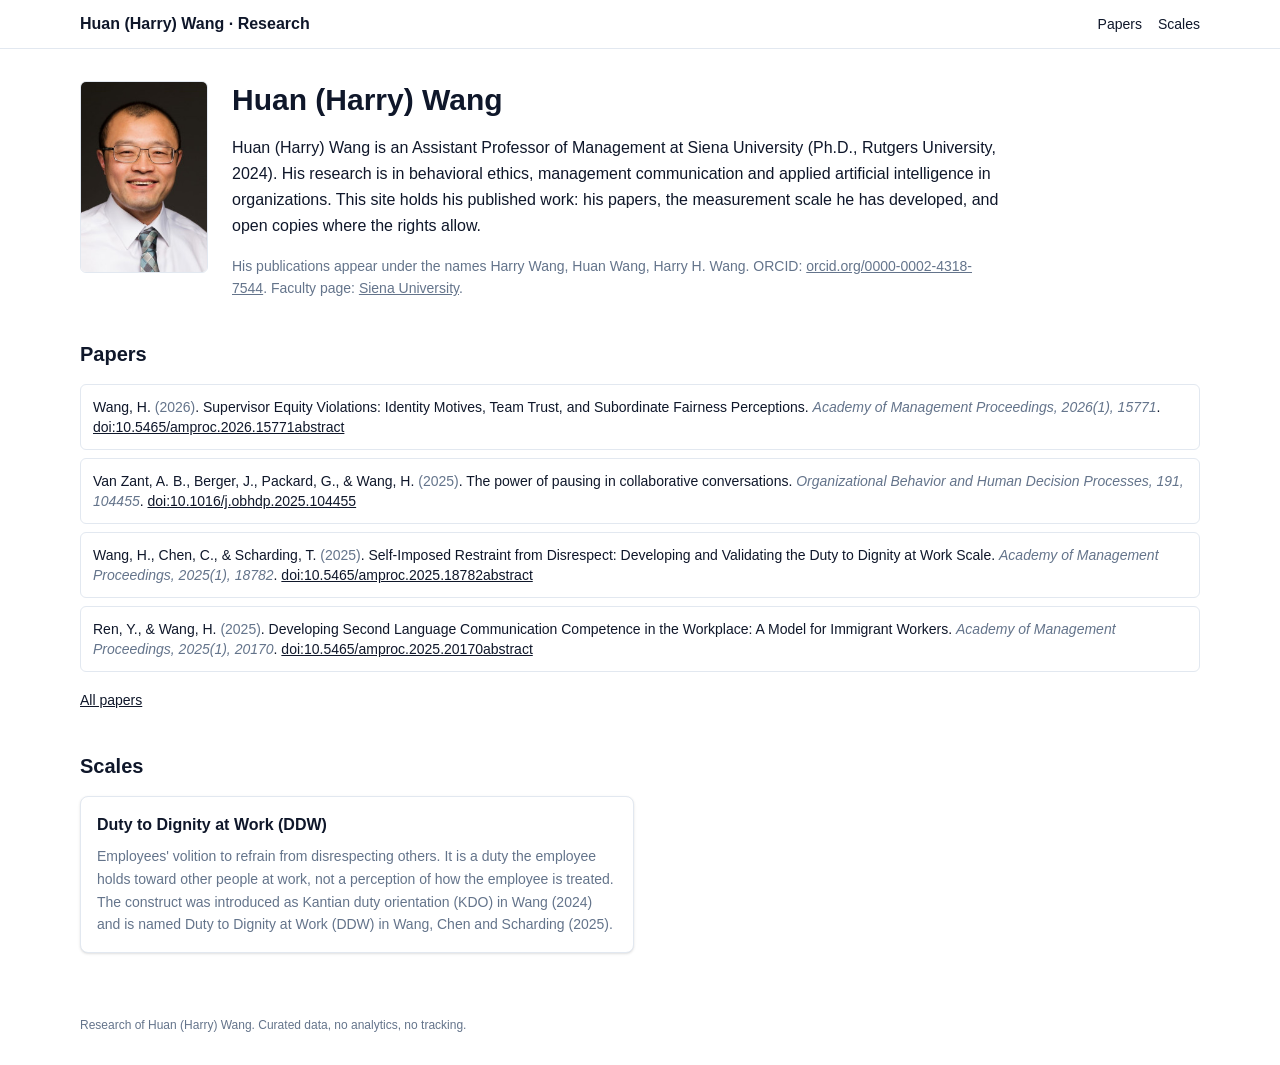
==== index.html @ 28f75e99 "Deploy 55c05fc 2026-11-16T10:01Z" ====
<!DOCTYPE html><html lang="en"><head><meta charset="utf-8"><meta name="viewport" content="width=device-width, initial-scale=1"><title>Huan (Harry) Wang · Research</title><meta name="description" content="Research of Huan (Harry) Wang, Siena University: measurement scales, papers and open copies."><link rel="canonical" href="https://research.harryhwang.com/"><link rel="icon" href="/favicon.svg"><script type="application/ld+json">{"@context":"https://schema.org","@type":"Person","name":"Huan (Harry) Wang","alternateName":["Harry Wang","Huan Wang","Harry H. Wang"],"jobTitle":"Assistant Professor of Management","affiliation":{"@type":"CollegeOrUniversity","name":"Siena University"},"knowsAbout":["Behavioral ethics","Management communication","Applied artificial intelligence in organizations"],"url":"https://research.harryhwang.com/","image":"https://research.harryhwang.com/images/huan-harry-wang.jpg","sameAs":["https://orcid.org/0000-0002-4318-7544","https://www.siena.edu/faculty-and-staff/person/harry-wang/"]}</script><link rel="stylesheet" href="/_astro/Base.BPBjBVwl.css"></head><body class="min-h-screen bg-bg text-fg antialiased"><header class="border-b border-border bg-bg/80 backdrop-blur sticky top-0 z-30"><div class="mx-auto flex max-w-6xl flex-wrap items-center justify-between gap-x-6 gap-y-1 px-4 py-3"><a href="/" class="font-semibold text-fg">Huan (Harry) Wang · Research</a><nav class="flex flex-wrap gap-x-4 gap-y-1 text-sm"><a class="text-muted-fg hover:text-fg" href="/papers/">Papers</a><a class="text-muted-fg hover:text-fg" href="/#scales">Scales</a></nav></div></header><main class="mx-auto max-w-6xl px-4 py-8"><div class="space-y-10"><section class="flex flex-col gap-6 sm:flex-row sm:items-start"><img src="/images/huan-harry-wang.jpg" alt="Portrait of Huan (Harry) Wang" width="205" height="308" class="h-48 w-32 shrink-0 rounded-md border border-border object-cover"><div class="space-y-4"><h1 class="text-3xl font-bold leading-tight">Huan (Harry) Wang</h1><p class="max-w-3xl text-base leading-relaxed">Huan (Harry) Wang is an Assistant Professor of Management at Siena University (Ph.D., Rutgers University, 2024). His research is in behavioral ethics, management communication and applied artificial intelligence in organizations. This site holds his published work: his papers, the measurement scale he has developed, and open copies where the rights allow.</p><p class="max-w-3xl text-sm leading-relaxed text-muted-fg">His publications appear under the names Harry Wang, Huan Wang, Harry H. Wang. ORCID: <a href="https://orcid.org/0000-0002-4318-7544" class="underline" rel="me noopener">orcid.org/0000-0002-4318-7544</a>. Faculty page: <a href="https://www.siena.edu/faculty-and-staff/person/harry-wang/" class="underline" rel="me noopener">Siena University</a>.</p></div></section><section class="space-y-4"><h2 class="text-xl font-semibold">Papers</h2><ul class="space-y-2"><li class="rounded-md border border-border bg-bg p-3 text-sm"><span class="font-medium">Wang, H.</span> <span class="text-muted-fg">(2026)</span>. Supervisor Equity Violations: Identity Motives, Team Trust, and Subordinate Fairness Perceptions. <em class="text-muted-fg">Academy of Management Proceedings, 2026(1), 15771</em>. <a href="https://doi.org/10.5465/amproc.2026.15771abstract" class="underline" rel="noopener">doi:10.5465/amproc.2026.15771abstract</a></li><li class="rounded-md border border-border bg-bg p-3 text-sm"><span class="font-medium">Van Zant, A. B., Berger, J., Packard, G., &amp; Wang, H.</span> <span class="text-muted-fg">(2025)</span>. The power of pausing in collaborative conversations. <em class="text-muted-fg">Organizational Behavior and Human Decision Processes, 191, 104455</em>. <a href="https://doi.org/10.1016/j.obhdp.2025.104455" class="underline" rel="noopener">doi:10.1016/j.obhdp.2025.104455</a></li><li class="rounded-md border border-border bg-bg p-3 text-sm"><span class="font-medium">Wang, H., Chen, C., &amp; Scharding, T.</span> <span class="text-muted-fg">(2025)</span>. Self-Imposed Restraint from Disrespect: Developing and Validating the Duty to Dignity at Work Scale. <em class="text-muted-fg">Academy of Management Proceedings, 2025(1), 18782</em>. <a href="https://doi.org/10.5465/amproc.2025.18782abstract" class="underline" rel="noopener">doi:10.5465/amproc.2025.18782abstract</a></li><li class="rounded-md border border-border bg-bg p-3 text-sm"><span class="font-medium">Ren, Y., &amp; Wang, H.</span> <span class="text-muted-fg">(2025)</span>. Developing Second Language Communication Competence in the Workplace: A Model for Immigrant Workers. <em class="text-muted-fg">Academy of Management Proceedings, 2025(1), 20170</em>. <a href="https://doi.org/10.5465/amproc.2025.20170abstract" class="underline" rel="noopener">doi:10.5465/amproc.2025.20170abstract</a></li></ul><a href="/papers/" class="text-sm underline">All papers</a></section><section id="scales" class="space-y-4"><h2 class="text-xl font-semibold">Scales</h2><div class="grid gap-3 sm:grid-cols-2"><a href="/scales/duty-to-dignity-at-work" class="block"><div class="rounded-lg border border-border bg-bg p-4 shadow-sm transition hover:shadow-md h-full"><h3 class="text-base font-semibold">Duty to Dignity at Work (DDW)</h3><p class="mt-2 text-sm leading-relaxed text-muted-fg">Employees&#39; volition to refrain from disrespecting others. It is a duty the employee holds toward other people at work, not a perception of how the employee is treated. The construct was introduced as Kantian duty orientation (KDO) in Wang (2024) and is named Duty to Dignity at Work (DDW) in Wang, Chen and Scharding (2025).</p></div></a></div></section></div></main><footer class="mx-auto max-w-6xl px-4 py-8 text-xs text-muted-fg">Research of Huan (Harry) Wang. Curated data, no analytics, no tracking.</footer></body></html>
---- _astro/Base.BPBjBVwl.css ----
/*! tailwindcss v4.3.3 | MIT License | https://tailwindcss.com */
@layer properties{@supports (((-webkit-hyphens:none)) and (not (margin-trim:inline))) or ((-moz-orient:inline) and (not (color:rgb(from red r g b)))){*,:before,:after,::backdrop{--tw-space-y-reverse:0;--tw-border-style:solid;--tw-leading:initial;--tw-font-weight:initial;--tw-tracking:initial;--tw-shadow:0 0 #0000;--tw-shadow-color:initial;--tw-shadow-alpha:100%;--tw-inset-shadow:0 0 #0000;--tw-inset-shadow-color:initial;--tw-inset-shadow-alpha:100%;--tw-ring-color:initial;--tw-ring-shadow:0 0 #0000;--tw-inset-ring-color:initial;--tw-inset-ring-shadow:0 0 #0000;--tw-ring-inset:initial;--tw-ring-offset-width:0px;--tw-ring-offset-color:#fff;--tw-ring-offset-shadow:0 0 #0000;--tw-blur:initial;--tw-brightness:initial;--tw-contrast:initial;--tw-grayscale:initial;--tw-hue-rotate:initial;--tw-invert:initial;--tw-opacity:initial;--tw-saturate:initial;--tw-sepia:initial;--tw-drop-shadow:initial;--tw-drop-shadow-color:initial;--tw-drop-shadow-alpha:100%;--tw-drop-shadow-size:initial;--tw-backdrop-blur:initial;--tw-backdrop-brightness:initial;--tw-backdrop-contrast:initial;--tw-backdrop-grayscale:initial;--tw-backdrop-hue-rotate:initial;--tw-backdrop-invert:initial;--tw-backdrop-opacity:initial;--tw-backdrop-saturate:initial;--tw-backdrop-sepia:initial}}}@layer theme{:root,:host{--font-sans:-apple-system, BlinkMacSystemFont, "Segoe UI", Roboto, "Helvetica Neue", "Noto Sans", Arial, sans-serif, "Apple Color Emoji", "Segoe UI Emoji", "Segoe UI Symbol", "Noto Color Emoji";--font-mono:ui-monospace, SFMono-Regular, Menlo, Monaco, Consolas, "Liberation Mono", "Courier New", monospace;--color-orange-50:oklch(98% .016 73.684);--color-orange-700:oklch(55.3% .195 38.402);--color-amber-50:oklch(98.7% .022 95.277);--color-amber-200:oklch(92.4% .12 95.746);--color-amber-700:oklch(55.5% .163 48.998);--color-emerald-50:oklch(97.9% .021 166.113);--color-emerald-200:oklch(90.5% .093 164.15);--color-emerald-700:oklch(50.8% .118 165.612);--color-teal-50:oklch(98.4% .014 180.72);--color-teal-700:oklch(51.1% .096 186.391);--color-sky-50:oklch(97.7% .013 236.62);--color-sky-700:oklch(50% .134 242.749);--color-blue-50:oklch(97% .014 254.604);--color-blue-700:oklch(48.8% .243 264.376);--color-violet-50:oklch(96.9% .016 293.756);--color-violet-700:oklch(49.1% .27 292.581);--color-fuchsia-50:oklch(97.7% .017 320.058);--color-fuchsia-700:oklch(51.8% .253 323.949);--color-rose-50:oklch(96.9% .015 12.422);--color-rose-700:oklch(51.4% .222 16.935);--color-slate-100:oklch(96.8% .007 247.896);--color-slate-200:oklch(92.9% .013 255.508);--color-slate-600:oklch(44.6% .043 257.281);--spacing:.25rem;--container-3xl:48rem;--container-6xl:72rem;--text-xs:.75rem;--text-xs--line-height:calc(1 / .75);--text-sm:.875rem;--text-sm--line-height:calc(1.25 / .875);--text-base:1rem;--text-base--line-height:calc(1.5 / 1);--text-lg:1.125rem;--text-lg--line-height:calc(1.75 / 1.125);--text-xl:1.25rem;--text-xl--line-height:calc(1.75 / 1.25);--text-2xl:1.5rem;--text-2xl--line-height:calc(2 / 1.5);--text-3xl:1.875rem;--text-3xl--line-height:calc(2.25 / 1.875);--font-weight-medium:500;--font-weight-semibold:600;--font-weight-bold:700;--tracking-wide:.025em;--leading-tight:1.25;--leading-snug:1.375;--leading-relaxed:1.625;--radius-md:.375rem;--radius-lg:.5rem;--default-transition-duration:.15s;--default-transition-timing-function:cubic-bezier(.4, 0, .2, 1);--default-font-family:var(--font-sans);--default-mono-font-family:var(--font-mono);--color-border:#e2e8f0;--color-bg:#fff;--color-muted:#f1f5f9;--color-muted-fg:#64748b;--color-fg:#0f172a;--color-accent:#2563eb;--color-verdict-grounded:#1a9948;--color-verdict-grounded-bg:#dbfae6;--color-verdict-surface:#c47f08;--color-verdict-surface-bg:#fef4cd;--color-verdict-contested:#c52020;--color-verdict-contested-bg:#fde3e3}}@layer base{*,:after,:before,::backdrop{box-sizing:border-box;border:0 solid;margin:0;padding:0}::file-selector-button{box-sizing:border-box;border:0 solid;margin:0;padding:0}html,:host{-webkit-text-size-adjust:100%;tab-size:4;line-height:1.5;font-family:var(--default-font-family,-apple-system, BlinkMacSystemFont, "Segoe UI", Roboto, "Helvetica Neue", "Noto Sans", Arial, sans-serif, "Apple Color Emoji", "Segoe UI Emoji", "Segoe UI Symbol", "Noto Color Emoji");font-feature-settings:var(--default-font-feature-settings,normal);font-variation-settings:var(--default-font-variation-settings,normal);-webkit-tap-highlight-color:transparent}hr{height:0;color:inherit;border-top-width:1px}abbr:where([title]){text-decoration:underline dotted}h1,h2,h3,h4,h5,h6{font-size:inherit;font-weight:inherit}a{color:inherit;-webkit-text-decoration:inherit;-webkit-text-decoration:inherit;-webkit-text-decoration:inherit;text-decoration:inherit}b,strong{font-weight:bolder}code,kbd,samp,pre{font-family:var(--default-mono-font-family,ui-monospace, SFMono-Regular, Menlo, Monaco, Consolas, "Liberation Mono", "Courier New", monospace);font-feature-settings:var(--default-mono-font-feature-settings,normal);font-variation-settings:var(--default-mono-font-variation-settings,normal);font-size:1em}small{font-size:80%}sub,sup{vertical-align:baseline;font-size:75%;line-height:0;position:relative}sub{bottom:-.25em}sup{top:-.5em}table{text-indent:0;border-color:inherit;border-collapse:collapse}:-moz-focusring:where(:not(iframe)){outline:auto}progress{vertical-align:baseline}summary{display:list-item}ol,ul,menu{list-style:none}img,svg,video,canvas,audio,iframe,embed,object{vertical-align:middle;display:block}img,video{max-width:100%;height:auto}button,input,select,optgroup,textarea{font:inherit;font-feature-settings:inherit;font-variation-settings:inherit;letter-spacing:inherit;color:inherit;opacity:1;background-color:#0000;border-radius:0}::file-selector-button{font:inherit;font-feature-settings:inherit;font-variation-settings:inherit;letter-spacing:inherit;color:inherit;opacity:1;background-color:#0000;border-radius:0}:where(select:is([multiple],[size])) optgroup{font-weight:bolder}:where(select:is([multiple],[size])) optgroup option{padding-inline-start:20px}::file-selector-button{margin-inline-end:4px}::placeholder{opacity:1}@supports (not ((-webkit-appearance:-apple-pay-button))) or (contain-intrinsic-size:1px){::placeholder{color:currentColor}@supports (color:color-mix(in lab, red, red)){::placeholder{color:color-mix(in oklab, currentcolor 50%, transparent)}}}textarea{resize:vertical}::-webkit-search-decoration{-webkit-appearance:none}::-webkit-date-and-time-value{min-height:1lh;text-align:inherit}::-webkit-datetime-edit{display:inline-flex}::-webkit-datetime-edit-fields-wrapper{padding:0}::-webkit-datetime-edit{padding-block:0}::-webkit-datetime-edit-year-field{padding-block:0}::-webkit-datetime-edit-month-field{padding-block:0}::-webkit-datetime-edit-day-field{padding-block:0}::-webkit-datetime-edit-hour-field{padding-block:0}::-webkit-datetime-edit-minute-field{padding-block:0}::-webkit-datetime-edit-second-field{padding-block:0}::-webkit-datetime-edit-millisecond-field{padding-block:0}::-webkit-datetime-edit-meridiem-field{padding-block:0}::-webkit-calendar-picker-indicator{line-height:1}:-moz-ui-invalid{box-shadow:none}button,input:where([type=button],[type=reset],[type=submit]){appearance:button}::file-selector-button{appearance:button}::-webkit-inner-spin-button{height:auto}::-webkit-outer-spin-button{height:auto}[hidden]:where(:not([hidden=until-found])){display:none!important}}@layer components;@layer utilities{.invisible{visibility:hidden}.visible{visibility:visible}.fixed{position:fixed}.relative{position:relative}.static{position:static}.sticky{position:sticky}.top-0{top:0}.isolate{isolation:isolate}.z-30{z-index:30}.mx-auto{margin-inline:auto}.mt-1{margin-top:var(--spacing)}.mt-2{margin-top:calc(var(--spacing) * 2)}.mt-3{margin-top:calc(var(--spacing) * 3)}.mr-1{margin-right:var(--spacing)}.mb-1{margin-bottom:var(--spacing)}.mb-2{margin-bottom:calc(var(--spacing) * 2)}.ml-1{margin-left:var(--spacing)}.ml-auto{margin-left:auto}.line-clamp-3{-webkit-line-clamp:3;-webkit-box-orient:vertical;display:-webkit-box;overflow:hidden}.block{display:block}.flex{display:flex}.grid{display:grid}.hidden{display:none}.inline-flex{display:inline-flex}.table{display:table}.h-48{height:calc(var(--spacing) * 48)}.h-full{height:100%}.min-h-screen{min-height:100vh}.w-32{width:calc(var(--spacing) * 32)}.w-full{width:100%}.max-w-3xl{max-width:var(--container-3xl)}.max-w-6xl{max-width:var(--container-6xl)}.shrink-0{flex-shrink:0}.border-collapse{border-collapse:collapse}.list-decimal{list-style-type:decimal}.list-disc{list-style-type:disc}.flex-col{flex-direction:column}.flex-wrap{flex-wrap:wrap}.items-center{align-items:center}.items-start{align-items:flex-start}.justify-between{justify-content:space-between}.gap-1{gap:var(--spacing)}.gap-1\.5{gap:calc(var(--spacing) * 1.5)}.gap-2{gap:calc(var(--spacing) * 2)}.gap-3{gap:calc(var(--spacing) * 3)}.gap-6{gap:calc(var(--spacing) * 6)}:where(.space-y-1>:not(:last-child)){--tw-space-y-reverse:0;margin-block-start:calc(var(--spacing) * var(--tw-space-y-reverse));margin-block-end:calc(var(--spacing) * calc(1 - var(--tw-space-y-reverse)))}:where(.space-y-2>:not(:last-child)){--tw-space-y-reverse:0;margin-block-start:calc(calc(var(--spacing) * 2) * var(--tw-space-y-reverse));margin-block-end:calc(calc(var(--spacing) * 2) * calc(1 - var(--tw-space-y-reverse)))}:where(.space-y-3>:not(:last-child)){--tw-space-y-reverse:0;margin-block-start:calc(calc(var(--spacing) * 3) * var(--tw-space-y-reverse));margin-block-end:calc(calc(var(--spacing) * 3) * calc(1 - var(--tw-space-y-reverse)))}:where(.space-y-4>:not(:last-child)){--tw-space-y-reverse:0;margin-block-start:calc(calc(var(--spacing) * 4) * var(--tw-space-y-reverse));margin-block-end:calc(calc(var(--spacing) * 4) * calc(1 - var(--tw-space-y-reverse)))}:where(.space-y-6>:not(:last-child)){--tw-space-y-reverse:0;margin-block-start:calc(calc(var(--spacing) * 6) * var(--tw-space-y-reverse));margin-block-end:calc(calc(var(--spacing) * 6) * calc(1 - var(--tw-space-y-reverse)))}:where(.space-y-8>:not(:last-child)){--tw-space-y-reverse:0;margin-block-start:calc(calc(var(--spacing) * 8) * var(--tw-space-y-reverse));margin-block-end:calc(calc(var(--spacing) * 8) * calc(1 - var(--tw-space-y-reverse)))}:where(.space-y-10>:not(:last-child)){--tw-space-y-reverse:0;margin-block-start:calc(calc(var(--spacing) * 10) * var(--tw-space-y-reverse));margin-block-end:calc(calc(var(--spacing) * 10) * calc(1 - var(--tw-space-y-reverse)))}.gap-x-4{column-gap:calc(var(--spacing) * 4)}.gap-x-6{column-gap:calc(var(--spacing) * 6)}.gap-y-1{row-gap:var(--spacing)}.overflow-x-auto{overflow-x:auto}.rounded-lg{border-radius:var(--radius-lg)}.rounded-md{border-radius:var(--radius-md)}.border{border-style:var(--tw-border-style);border-width:1px}.border-b{border-bottom-style:var(--tw-border-style);border-bottom-width:1px}.border-amber-200{border-color:var(--color-amber-200)}.border-border{border-color:var(--color-border)}.border-border\/60{border-color:#e2e8f099}@supports (color:color-mix(in lab, red, red)){.border-border\/60{border-color:color-mix(in oklab, var(--color-border) 60%, transparent)}}.bg-amber-50{background-color:var(--color-amber-50)}.bg-amber-50\/40{background-color:#fffbeb66}@supports (color:color-mix(in lab, red, red)){.bg-amber-50\/40{background-color:color-mix(in oklab, var(--color-amber-50) 40%, transparent)}}.bg-bg{background-color:var(--color-bg)}.bg-bg\/80{background-color:#fffc}@supports (color:color-mix(in lab, red, red)){.bg-bg\/80{background-color:color-mix(in oklab, var(--color-bg) 80%, transparent)}}.bg-blue-50{background-color:var(--color-blue-50)}.bg-emerald-50{background-color:var(--color-emerald-50)}.bg-fg{background-color:var(--color-fg)}.bg-fuchsia-50{background-color:var(--color-fuchsia-50)}.bg-muted{background-color:var(--color-muted)}.bg-orange-50{background-color:var(--color-orange-50)}.bg-rose-50{background-color:var(--color-rose-50)}.bg-sky-50{background-color:var(--color-sky-50)}.bg-slate-100{background-color:var(--color-slate-100)}.bg-teal-50{background-color:var(--color-teal-50)}.bg-verdict-contested-bg{background-color:var(--color-verdict-contested-bg)}.bg-verdict-grounded-bg{background-color:var(--color-verdict-grounded-bg)}.bg-verdict-surface-bg{background-color:var(--color-verdict-surface-bg)}.bg-violet-50{background-color:var(--color-violet-50)}.object-cover{object-fit:cover}.p-3{padding:calc(var(--spacing) * 3)}.p-4{padding:calc(var(--spacing) * 4)}.px-2{padding-inline:calc(var(--spacing) * 2)}.px-3{padding-inline:calc(var(--spacing) * 3)}.px-4{padding-inline:calc(var(--spacing) * 4)}.py-0\.5{padding-block:calc(var(--spacing) * .5)}.py-1{padding-block:var(--spacing)}.py-2{padding-block:calc(var(--spacing) * 2)}.py-3{padding-block:calc(var(--spacing) * 3)}.py-8{padding-block:calc(var(--spacing) * 8)}.pr-3{padding-right:calc(var(--spacing) * 3)}.pl-5{padding-left:calc(var(--spacing) * 5)}.text-left{text-align:left}.font-mono{font-family:var(--font-mono)}.text-2xl{font-size:var(--text-2xl);line-height:var(--tw-leading,var(--text-2xl--line-height))}.text-3xl{font-size:var(--text-3xl);line-height:var(--tw-leading,var(--text-3xl--line-height))}.text-base{font-size:var(--text-base);line-height:var(--tw-leading,var(--text-base--line-height))}.text-lg{font-size:var(--text-lg);line-height:var(--tw-leading,var(--text-lg--line-height))}.text-sm{font-size:var(--text-sm);line-height:var(--tw-leading,var(--text-sm--line-height))}.text-xl{font-size:var(--text-xl);line-height:var(--tw-leading,var(--text-xl--line-height))}.text-xs{font-size:var(--text-xs);line-height:var(--tw-leading,var(--text-xs--line-height))}.leading-relaxed{--tw-leading:var(--leading-relaxed);line-height:var(--leading-relaxed)}.leading-snug{--tw-leading:var(--leading-snug);line-height:var(--leading-snug)}.leading-tight{--tw-leading:var(--leading-tight);line-height:var(--leading-tight)}.font-bold{--tw-font-weight:var(--font-weight-bold);font-weight:var(--font-weight-bold)}.font-medium{--tw-font-weight:var(--font-weight-medium);font-weight:var(--font-weight-medium)}.font-semibold{--tw-font-weight:var(--font-weight-semibold);font-weight:var(--font-weight-semibold)}.tracking-wide{--tw-tracking:var(--tracking-wide);letter-spacing:var(--tracking-wide)}.text-amber-700{color:var(--color-amber-700)}.text-bg{color:var(--color-bg)}.text-blue-700{color:var(--color-blue-700)}.text-emerald-700{color:var(--color-emerald-700)}.text-fg{color:var(--color-fg)}.text-fuchsia-700{color:var(--color-fuchsia-700)}.text-muted-fg{color:var(--color-muted-fg)}.text-orange-700{color:var(--color-orange-700)}.text-rose-700{color:var(--color-rose-700)}.text-sky-700{color:var(--color-sky-700)}.text-slate-600{color:var(--color-slate-600)}.text-teal-700{color:var(--color-teal-700)}.text-verdict-contested{color:var(--color-verdict-contested)}.text-verdict-grounded{color:var(--color-verdict-grounded)}.text-verdict-surface{color:var(--color-verdict-surface)}.text-violet-700{color:var(--color-violet-700)}.uppercase{text-transform:uppercase}.underline{text-decoration-line:underline}.antialiased{-webkit-font-smoothing:antialiased;-moz-osx-font-smoothing:grayscale}.shadow,.shadow-sm{--tw-shadow:0 1px 3px 0 var(--tw-shadow-color,#0000001a), 0 1px 2px -1px var(--tw-shadow-color,#0000001a);box-shadow:var(--tw-inset-shadow), var(--tw-inset-ring-shadow), var(--tw-ring-offset-shadow), var(--tw-ring-shadow), var(--tw-shadow)}.ring-1{--tw-ring-shadow:var(--tw-ring-inset,) 0 0 0 calc(1px + var(--tw-ring-offset-width)) var(--tw-ring-color,currentcolor);box-shadow:var(--tw-inset-shadow), var(--tw-inset-ring-shadow), var(--tw-ring-offset-shadow), var(--tw-ring-shadow), var(--tw-shadow)}.ring-amber-200{--tw-ring-color:var(--color-amber-200)}.ring-border{--tw-ring-color:var(--color-border)}.ring-emerald-200{--tw-ring-color:var(--color-emerald-200)}.ring-slate-200{--tw-ring-color:var(--color-slate-200)}.filter{filter:var(--tw-blur,) var(--tw-brightness,) var(--tw-contrast,) var(--tw-grayscale,) var(--tw-hue-rotate,) var(--tw-invert,) var(--tw-saturate,) var(--tw-sepia,) var(--tw-drop-shadow,)}.backdrop-blur{--tw-backdrop-blur:blur(8px);backdrop-filter:var(--tw-backdrop-blur,) var(--tw-backdrop-brightness,) var(--tw-backdrop-contrast,) var(--tw-backdrop-grayscale,) var(--tw-backdrop-hue-rotate,) var(--tw-backdrop-invert,) var(--tw-backdrop-opacity,) var(--tw-backdrop-saturate,) var(--tw-backdrop-sepia,)}.transition{transition-property:color,background-color,border-color,outline-color,text-decoration-color,fill,stroke,--tw-gradient-from,--tw-gradient-via,--tw-gradient-to,opacity,box-shadow,transform,translate,scale,rotate,filter,backdrop-filter,display,content-visibility,overlay,pointer-events;transition-timing-function:var(--tw-ease,var(--default-transition-timing-function));transition-duration:var(--tw-duration,var(--default-transition-duration))}.\[candidate\:new\]{candidate:new}.\[sync\:import\]{sync:import}.placeholder\:text-muted-fg::placeholder{color:var(--color-muted-fg)}@media (hover:hover){.hover\:bg-muted:hover{background-color:var(--color-muted)}.hover\:bg-muted\/70:hover{background-color:#f1f5f9b3}@supports (color:color-mix(in lab, red, red)){.hover\:bg-muted\/70:hover{background-color:color-mix(in oklab, var(--color-muted) 70%, transparent)}}.hover\:text-fg:hover{color:var(--color-fg)}.hover\:opacity-90:hover{opacity:.9}.hover\:shadow-md:hover{--tw-shadow:0 4px 6px -1px var(--tw-shadow-color,#0000001a), 0 2px 4px -2px var(--tw-shadow-color,#0000001a);box-shadow:var(--tw-inset-shadow), var(--tw-inset-ring-shadow), var(--tw-ring-offset-shadow), var(--tw-ring-shadow), var(--tw-shadow)}}.focus\:ring-2:focus{--tw-ring-shadow:var(--tw-ring-inset,) 0 0 0 calc(2px + var(--tw-ring-offset-width)) var(--tw-ring-color,currentcolor);box-shadow:var(--tw-inset-shadow), var(--tw-inset-ring-shadow), var(--tw-ring-offset-shadow), var(--tw-ring-shadow), var(--tw-shadow)}.focus\:ring-accent\/40:focus{--tw-ring-color:#2563eb66}@supports (color:color-mix(in lab, red, red)){.focus\:ring-accent\/40:focus{--tw-ring-color:color-mix(in oklab, var(--color-accent) 40%, transparent)}}.focus\:outline-none:focus{--tw-outline-style:none;outline-style:none}@media (width>=40rem){.sm\:grid-cols-2{grid-template-columns:repeat(2,minmax(0,1fr))}.sm\:grid-cols-3{grid-template-columns:repeat(3,minmax(0,1fr))}.sm\:grid-cols-\[10rem_1fr\]{grid-template-columns:10rem 1fr}.sm\:flex-row{flex-direction:row}.sm\:items-start{align-items:flex-start}}@media (width>=64rem){.lg\:grid-cols-3{grid-template-columns:repeat(3,minmax(0,1fr))}}}html,body{color:#0f172a;background:#fff}a{color:inherit}.prose-landscape h1{margin-top:calc(var(--spacing) * 8);margin-bottom:calc(var(--spacing) * 3);font-size:var(--text-2xl);line-height:var(--tw-leading,var(--text-2xl--line-height));--tw-font-weight:var(--font-weight-semibold);font-weight:var(--font-weight-semibold)}.prose-landscape h2{margin-top:calc(var(--spacing) * 6);margin-bottom:calc(var(--spacing) * 2);font-size:var(--text-xl);line-height:var(--tw-leading,var(--text-xl--line-height));--tw-font-weight:var(--font-weight-semibold);font-weight:var(--font-weight-semibold)}.prose-landscape h3{margin-top:calc(var(--spacing) * 4);margin-bottom:calc(var(--spacing) * 2);font-size:var(--text-lg);line-height:var(--tw-leading,var(--text-lg--line-height));--tw-font-weight:var(--font-weight-semibold);font-weight:var(--font-weight-semibold)}.prose-landscape h4{margin-top:calc(var(--spacing) * 3);margin-bottom:var(--spacing);font-size:var(--text-base);line-height:var(--tw-leading,var(--text-base--line-height));--tw-font-weight:var(--font-weight-semibold);font-weight:var(--font-weight-semibold)}.prose-landscape p{margin-block:calc(var(--spacing) * 3);--tw-leading:var(--leading-relaxed);line-height:var(--leading-relaxed);color:var(--color-fg)}.prose-landscape ul{margin-block:calc(var(--spacing) * 3);margin-left:calc(var(--spacing) * 6);list-style-type:disc}.prose-landscape ol{margin-block:calc(var(--spacing) * 3);margin-left:calc(var(--spacing) * 6);list-style-type:decimal}.prose-landscape table{margin-block:calc(var(--spacing) * 4);border-collapse:collapse;width:100%;font-size:var(--text-sm);line-height:var(--tw-leading,var(--text-sm--line-height))}.prose-landscape th,.prose-landscape td{border-style:var(--tw-border-style);border-width:1px;border-color:var(--color-border);padding-inline:calc(var(--spacing) * 2);padding-block:var(--spacing);vertical-align:top}.prose-landscape th{background-color:var(--color-muted);text-align:left;--tw-font-weight:var(--font-weight-semibold);font-weight:var(--font-weight-semibold)}.prose-landscape code{background-color:var(--color-muted);padding-inline:var(--spacing);padding-block:calc(var(--spacing) * .5);font-size:var(--text-sm);line-height:var(--tw-leading,var(--text-sm--line-height));border-radius:.25rem}.prose-landscape strong{--tw-font-weight:var(--font-weight-semibold);font-weight:var(--font-weight-semibold)}.prose-landscape hr{margin-block:calc(var(--spacing) * 6);border-color:var(--color-border)}.prose-landscape a{text-decoration-line:underline}@property --tw-space-y-reverse{syntax:"*";inherits:false;initial-value:0}@property --tw-border-style{syntax:"*";inherits:false;initial-value:solid}@property --tw-leading{syntax:"*";inherits:false}@property --tw-font-weight{syntax:"*";inherits:false}@property --tw-tracking{syntax:"*";inherits:false}@property --tw-shadow{syntax:"*";inherits:false;initial-value:0 0 #0000}@property --tw-shadow-color{syntax:"*";inherits:false}@property --tw-shadow-alpha{syntax:"<percentage>";inherits:false;initial-value:100%}@property --tw-inset-shadow{syntax:"*";inherits:false;initial-value:0 0 #0000}@property --tw-inset-shadow-color{syntax:"*";inherits:false}@property --tw-inset-shadow-alpha{syntax:"<percentage>";inherits:false;initial-value:100%}@property --tw-ring-color{syntax:"*";inherits:false}@property --tw-ring-shadow{syntax:"*";inherits:false;initial-value:0 0 #0000}@property --tw-inset-ring-color{syntax:"*";inherits:false}@property --tw-inset-ring-shadow{syntax:"*";inherits:false;initial-value:0 0 #0000}@property --tw-ring-inset{syntax:"*";inherits:false}@property --tw-ring-offset-width{syntax:"<length>";inherits:false;initial-value:0}@property --tw-ring-offset-color{syntax:"*";inherits:false;initial-value:#fff}@property --tw-ring-offset-shadow{syntax:"*";inherits:false;initial-value:0 0 #0000}@property --tw-blur{syntax:"*";inherits:false}@property --tw-brightness{syntax:"*";inherits:false}@property --tw-contrast{syntax:"*";inherits:false}@property --tw-grayscale{syntax:"*";inherits:false}@property --tw-hue-rotate{syntax:"*";inherits:false}@property --tw-invert{syntax:"*";inherits:false}@property --tw-opacity{syntax:"*";inherits:false}@property --tw-saturate{syntax:"*";inherits:false}@property --tw-sepia{syntax:"*";inherits:false}@property --tw-drop-shadow{syntax:"*";inherits:false}@property --tw-drop-shadow-color{syntax:"*";inherits:false}@property --tw-drop-shadow-alpha{syntax:"<percentage>";inherits:false;initial-value:100%}@property --tw-drop-shadow-size{syntax:"*";inherits:false}@property --tw-backdrop-blur{syntax:"*";inherits:false}@property --tw-backdrop-brightness{syntax:"*";inherits:false}@property --tw-backdrop-contrast{syntax:"*";inherits:false}@property --tw-backdrop-grayscale{syntax:"*";inherits:false}@property --tw-backdrop-hue-rotate{syntax:"*";inherits:false}@property --tw-backdrop-invert{syntax:"*";inherits:false}@property --tw-backdrop-opacity{syntax:"*";inherits:false}@property --tw-backdrop-saturate{syntax:"*";inherits:false}@property --tw-backdrop-sepia{syntax:"*";inherits:false}
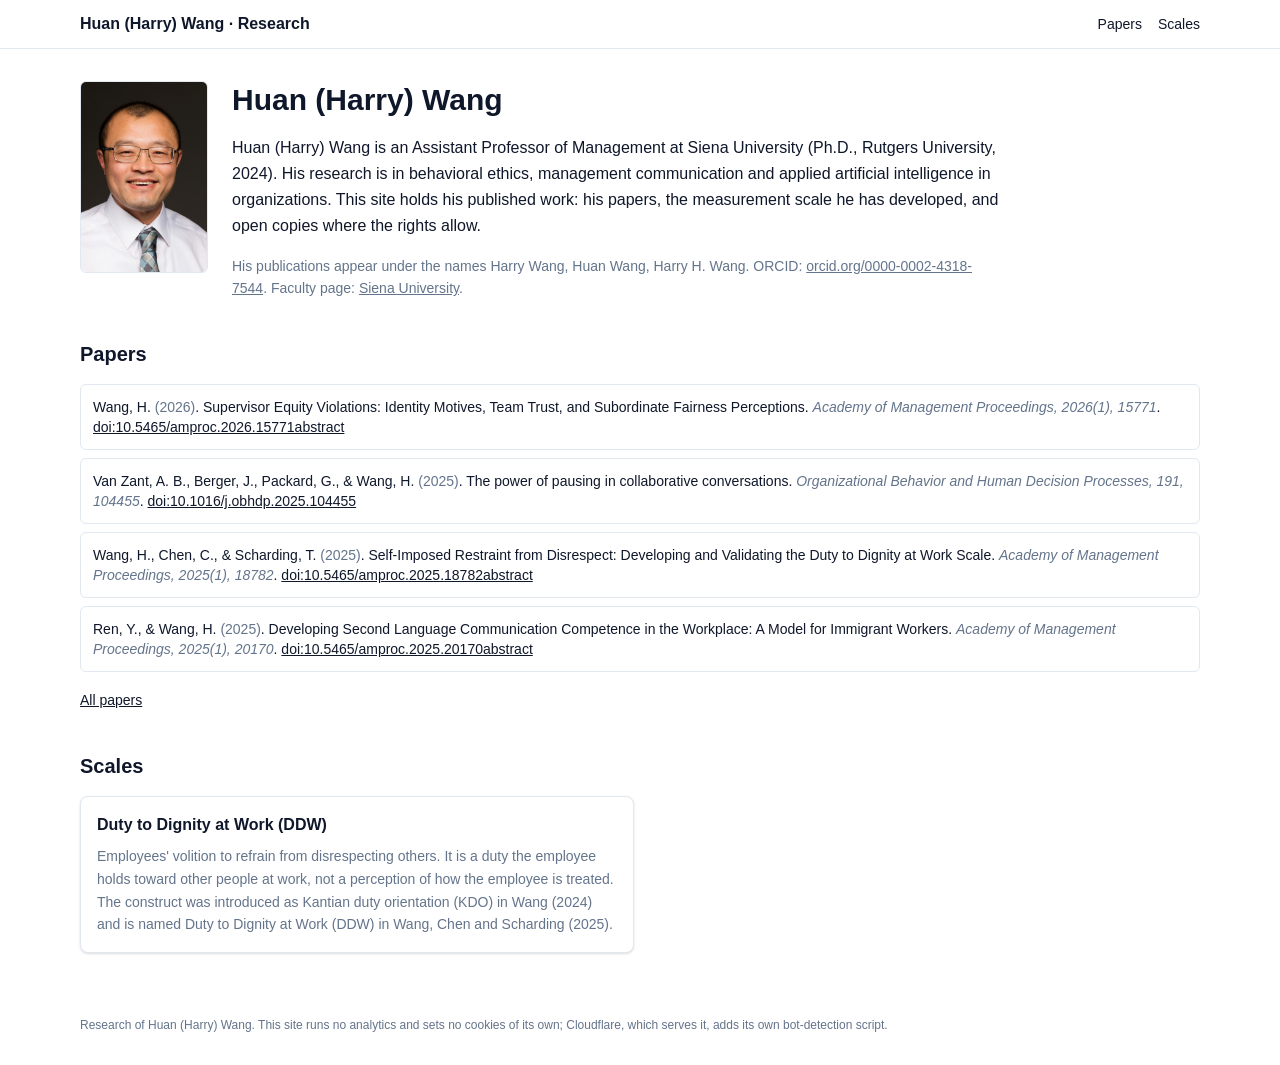
==== commit 302051f8: "Deploy f383d75 2026-11-16T11:06Z" ====
--- a/index.html
+++ b/index.html
@@ -1 +1 @@
-<!DOCTYPE html><html lang="en"><head><meta charset="utf-8"><meta name="viewport" content="width=device-width, initial-scale=1"><title>Huan (Harry) Wang · Research</title><meta name="description" content="Research of Huan (Harry) Wang, Siena University: measurement scales, papers and open copies."><link rel="canonical" href="https://research.harryhwang.com/"><link rel="icon" href="/favicon.svg"><script type="application/ld+json">{"@context":"https://schema.org","@type":"Person","name":"Huan (Harry) Wang","alternateName":["Harry Wang","Huan Wang","Harry H. Wang"],"jobTitle":"Assistant Professor of Management","affiliation":{"@type":"CollegeOrUniversity","name":"Siena University"},"knowsAbout":["Behavioral ethics","Management communication","Applied artificial intelligence in organizations"],"url":"https://research.harryhwang.com/","image":"https://research.harryhwang.com/images/huan-harry-wang.jpg","sameAs":["https://orcid.org/0000-0002-4318-7544","https://www.siena.edu/faculty-and-staff/person/harry-wang/"]}</script><link rel="stylesheet" href="/_astro/Base.BPBjBVwl.css"></head><body class="min-h-screen bg-bg text-fg antialiased"><header class="border-b border-border bg-bg/80 backdrop-blur sticky top-0 z-30"><div class="mx-auto flex max-w-6xl flex-wrap items-center justify-between gap-x-6 gap-y-1 px-4 py-3"><a href="/" class="font-semibold text-fg">Huan (Harry) Wang · Research</a><nav class="flex flex-wrap gap-x-4 gap-y-1 text-sm"><a class="text-muted-fg hover:text-fg" href="/papers/">Papers</a><a class="text-muted-fg hover:text-fg" href="/#scales">Scales</a></nav></div></header><main class="mx-auto max-w-6xl px-4 py-8"><div class="space-y-10"><section class="flex flex-col gap-6 sm:flex-row sm:items-start"><img src="/images/huan-harry-wang.jpg" alt="Portrait of Huan (Harry) Wang" width="205" height="308" class="h-48 w-32 shrink-0 rounded-md border border-border object-cover"><div class="space-y-4"><h1 class="text-3xl font-bold leading-tight">Huan (Harry) Wang</h1><p class="max-w-3xl text-base leading-relaxed">Huan (Harry) Wang is an Assistant Professor of Management at Siena University (Ph.D., Rutgers University, 2024). His research is in behavioral ethics, management communication and applied artificial intelligence in organizations. This site holds his published work: his papers, the measurement scale he has developed, and open copies where the rights allow.</p><p class="max-w-3xl text-sm leading-relaxed text-muted-fg">His publications appear under the names Harry Wang, Huan Wang, Harry H. Wang. ORCID: <a href="https://orcid.org/0000-0002-4318-7544" class="underline" rel="me noopener">orcid.org/0000-0002-4318-7544</a>. Faculty page: <a href="https://www.siena.edu/faculty-and-staff/person/harry-wang/" class="underline" rel="me noopener">Siena University</a>.</p></div></section><section class="space-y-4"><h2 class="text-xl font-semibold">Papers</h2><ul class="space-y-2"><li class="rounded-md border border-border bg-bg p-3 text-sm"><span class="font-medium">Wang, H.</span> <span class="text-muted-fg">(2026)</span>. Supervisor Equity Violations: Identity Motives, Team Trust, and Subordinate Fairness Perceptions. <em class="text-muted-fg">Academy of Management Proceedings, 2026(1), 15771</em>. <a href="https://doi.org/10.5465/amproc.2026.15771abstract" class="underline" rel="noopener">doi:10.5465/amproc.2026.15771abstract</a></li><li class="rounded-md border border-border bg-bg p-3 text-sm"><span class="font-medium">Van Zant, A. B., Berger, J., Packard, G., &amp; Wang, H.</span> <span class="text-muted-fg">(2025)</span>. The power of pausing in collaborative conversations. <em class="text-muted-fg">Organizational Behavior and Human Decision Processes, 191, 104455</em>. <a href="https://doi.org/10.1016/j.obhdp.2025.104455" class="underline" rel="noopener">doi:10.1016/j.obhdp.2025.104455</a></li><li class="rounded-md border border-border bg-bg p-3 text-sm"><span class="font-medium">Wang, H., Chen, C., &amp; Scharding, T.</span> <span class="text-muted-fg">(2025)</span>. Self-Imposed Restraint from Disrespect: Developing and Validating the Duty to Dignity at Work Scale. <em class="text-muted-fg">Academy of Management Proceedings, 2025(1), 18782</em>. <a href="https://doi.org/10.5465/amproc.2025.18782abstract" class="underline" rel="noopener">doi:10.5465/amproc.2025.18782abstract</a></li><li class="rounded-md border border-border bg-bg p-3 text-sm"><span class="font-medium">Ren, Y., &amp; Wang, H.</span> <span class="text-muted-fg">(2025)</span>. Developing Second Language Communication Competence in the Workplace: A Model for Immigrant Workers. <em class="text-muted-fg">Academy of Management Proceedings, 2025(1), 20170</em>. <a href="https://doi.org/10.5465/amproc.2025.20170abstract" class="underline" rel="noopener">doi:10.5465/amproc.2025.20170abstract</a></li></ul><a href="/papers/" class="text-sm underline">All papers</a></section><section id="scales" class="space-y-4"><h2 class="text-xl font-semibold">Scales</h2><div class="grid gap-3 sm:grid-cols-2"><a href="/scales/duty-to-dignity-at-work" class="block"><div class="rounded-lg border border-border bg-bg p-4 shadow-sm transition hover:shadow-md h-full"><h3 class="text-base font-semibold">Duty to Dignity at Work (DDW)</h3><p class="mt-2 text-sm leading-relaxed text-muted-fg">Employees&#39; volition to refrain from disrespecting others. It is a duty the employee holds toward other people at work, not a perception of how the employee is treated. The construct was introduced as Kantian duty orientation (KDO) in Wang (2024) and is named Duty to Dignity at Work (DDW) in Wang, Chen and Scharding (2025).</p></div></a></div></section></div></main><footer class="mx-auto max-w-6xl px-4 py-8 text-xs text-muted-fg">Research of Huan (Harry) Wang. Curated data, no analytics, no tracking.</footer></body></html>+<!DOCTYPE html><html lang="en"><head><meta charset="utf-8"><meta name="viewport" content="width=device-width, initial-scale=1"><title>Huan (Harry) Wang · Research</title><meta name="description" content="Research of Huan (Harry) Wang, Siena University: measurement scales, papers and open copies."><link rel="canonical" href="https://research.harryhwang.com/"><link rel="icon" href="/favicon.svg"><script type="application/ld+json">{"@context":"https://schema.org","@type":"Person","name":"Huan (Harry) Wang","alternateName":["Harry Wang","Huan Wang","Harry H. Wang"],"jobTitle":"Assistant Professor of Management","affiliation":{"@type":"CollegeOrUniversity","name":"Siena University"},"knowsAbout":["Behavioral ethics","Management communication","Applied artificial intelligence in organizations"],"url":"https://research.harryhwang.com/","image":"https://research.harryhwang.com/images/huan-harry-wang.jpg","sameAs":["https://orcid.org/0000-0002-4318-7544","https://www.siena.edu/faculty-and-staff/person/harry-wang/"]}</script><link rel="stylesheet" href="/_astro/Base.BPBjBVwl.css"></head><body class="min-h-screen bg-bg text-fg antialiased"><header class="border-b border-border bg-bg/80 backdrop-blur sticky top-0 z-30"><div class="mx-auto flex max-w-6xl flex-wrap items-center justify-between gap-x-6 gap-y-1 px-4 py-3"><a href="/" class="font-semibold text-fg">Huan (Harry) Wang · Research</a><nav class="flex flex-wrap gap-x-4 gap-y-1 text-sm"><a class="text-muted-fg hover:text-fg" href="/papers/">Papers</a><a class="text-muted-fg hover:text-fg" href="/#scales">Scales</a></nav></div></header><main class="mx-auto max-w-6xl px-4 py-8"><div class="space-y-10"><section class="flex flex-col gap-6 sm:flex-row sm:items-start"><img src="/images/huan-harry-wang.jpg" alt="Portrait of Huan (Harry) Wang" width="205" height="308" class="h-48 w-32 shrink-0 rounded-md border border-border object-cover"><div class="space-y-4"><h1 class="text-3xl font-bold leading-tight">Huan (Harry) Wang</h1><p class="max-w-3xl text-base leading-relaxed">Huan (Harry) Wang is an Assistant Professor of Management at Siena University (Ph.D., Rutgers University, 2024). His research is in behavioral ethics, management communication and applied artificial intelligence in organizations. This site holds his published work: his papers, the measurement scale he has developed, and open copies where the rights allow.</p><p class="max-w-3xl text-sm leading-relaxed text-muted-fg">His publications appear under the names Harry Wang, Huan Wang, Harry H. Wang. ORCID: <a href="https://orcid.org/0000-0002-4318-7544" class="underline" rel="me noopener">orcid.org/0000-0002-4318-7544</a>. Faculty page: <a href="https://www.siena.edu/faculty-and-staff/person/harry-wang/" class="underline" rel="me noopener">Siena University</a>.</p></div></section><section class="space-y-4"><h2 class="text-xl font-semibold">Papers</h2><ul class="space-y-2"><li class="rounded-md border border-border bg-bg p-3 text-sm"><span class="font-medium">Wang, H.</span> <span class="text-muted-fg">(2026)</span>. Supervisor Equity Violations: Identity Motives, Team Trust, and Subordinate Fairness Perceptions. <em class="text-muted-fg">Academy of Management Proceedings, 2026(1), 15771</em>. <a href="https://doi.org/10.5465/amproc.2026.15771abstract" class="underline" rel="noopener">doi:10.5465/amproc.2026.15771abstract</a></li><li class="rounded-md border border-border bg-bg p-3 text-sm"><span class="font-medium">Van Zant, A. B., Berger, J., Packard, G., &amp; Wang, H.</span> <span class="text-muted-fg">(2025)</span>. The power of pausing in collaborative conversations. <em class="text-muted-fg">Organizational Behavior and Human Decision Processes, 191, 104455</em>. <a href="https://doi.org/10.1016/j.obhdp.2025.104455" class="underline" rel="noopener">doi:10.1016/j.obhdp.2025.104455</a></li><li class="rounded-md border border-border bg-bg p-3 text-sm"><span class="font-medium">Wang, H., Chen, C., &amp; Scharding, T.</span> <span class="text-muted-fg">(2025)</span>. Self-Imposed Restraint from Disrespect: Developing and Validating the Duty to Dignity at Work Scale. <em class="text-muted-fg">Academy of Management Proceedings, 2025(1), 18782</em>. <a href="https://doi.org/10.5465/amproc.2025.18782abstract" class="underline" rel="noopener">doi:10.5465/amproc.2025.18782abstract</a></li><li class="rounded-md border border-border bg-bg p-3 text-sm"><span class="font-medium">Ren, Y., &amp; Wang, H.</span> <span class="text-muted-fg">(2025)</span>. Developing Second Language Communication Competence in the Workplace: A Model for Immigrant Workers. <em class="text-muted-fg">Academy of Management Proceedings, 2025(1), 20170</em>. <a href="https://doi.org/10.5465/amproc.2025.20170abstract" class="underline" rel="noopener">doi:10.5465/amproc.2025.20170abstract</a></li></ul><a href="/papers/" class="text-sm underline">All papers</a></section><section id="scales" class="space-y-4"><h2 class="text-xl font-semibold">Scales</h2><div class="grid gap-3 sm:grid-cols-2"><a href="/scales/duty-to-dignity-at-work" class="block"><div class="rounded-lg border border-border bg-bg p-4 shadow-sm transition hover:shadow-md h-full"><h3 class="text-base font-semibold">Duty to Dignity at Work (DDW)</h3><p class="mt-2 text-sm leading-relaxed text-muted-fg">Employees&#39; volition to refrain from disrespecting others. It is a duty the employee holds toward other people at work, not a perception of how the employee is treated. The construct was introduced as Kantian duty orientation (KDO) in Wang (2024) and is named Duty to Dignity at Work (DDW) in Wang, Chen and Scharding (2025).</p></div></a></div></section></div></main><footer class="mx-auto max-w-6xl px-4 py-8 text-xs text-muted-fg">Research of Huan (Harry) Wang. This site runs no analytics and sets no cookies of its own; Cloudflare, which serves it, adds its own bot-detection script.</footer></body></html>
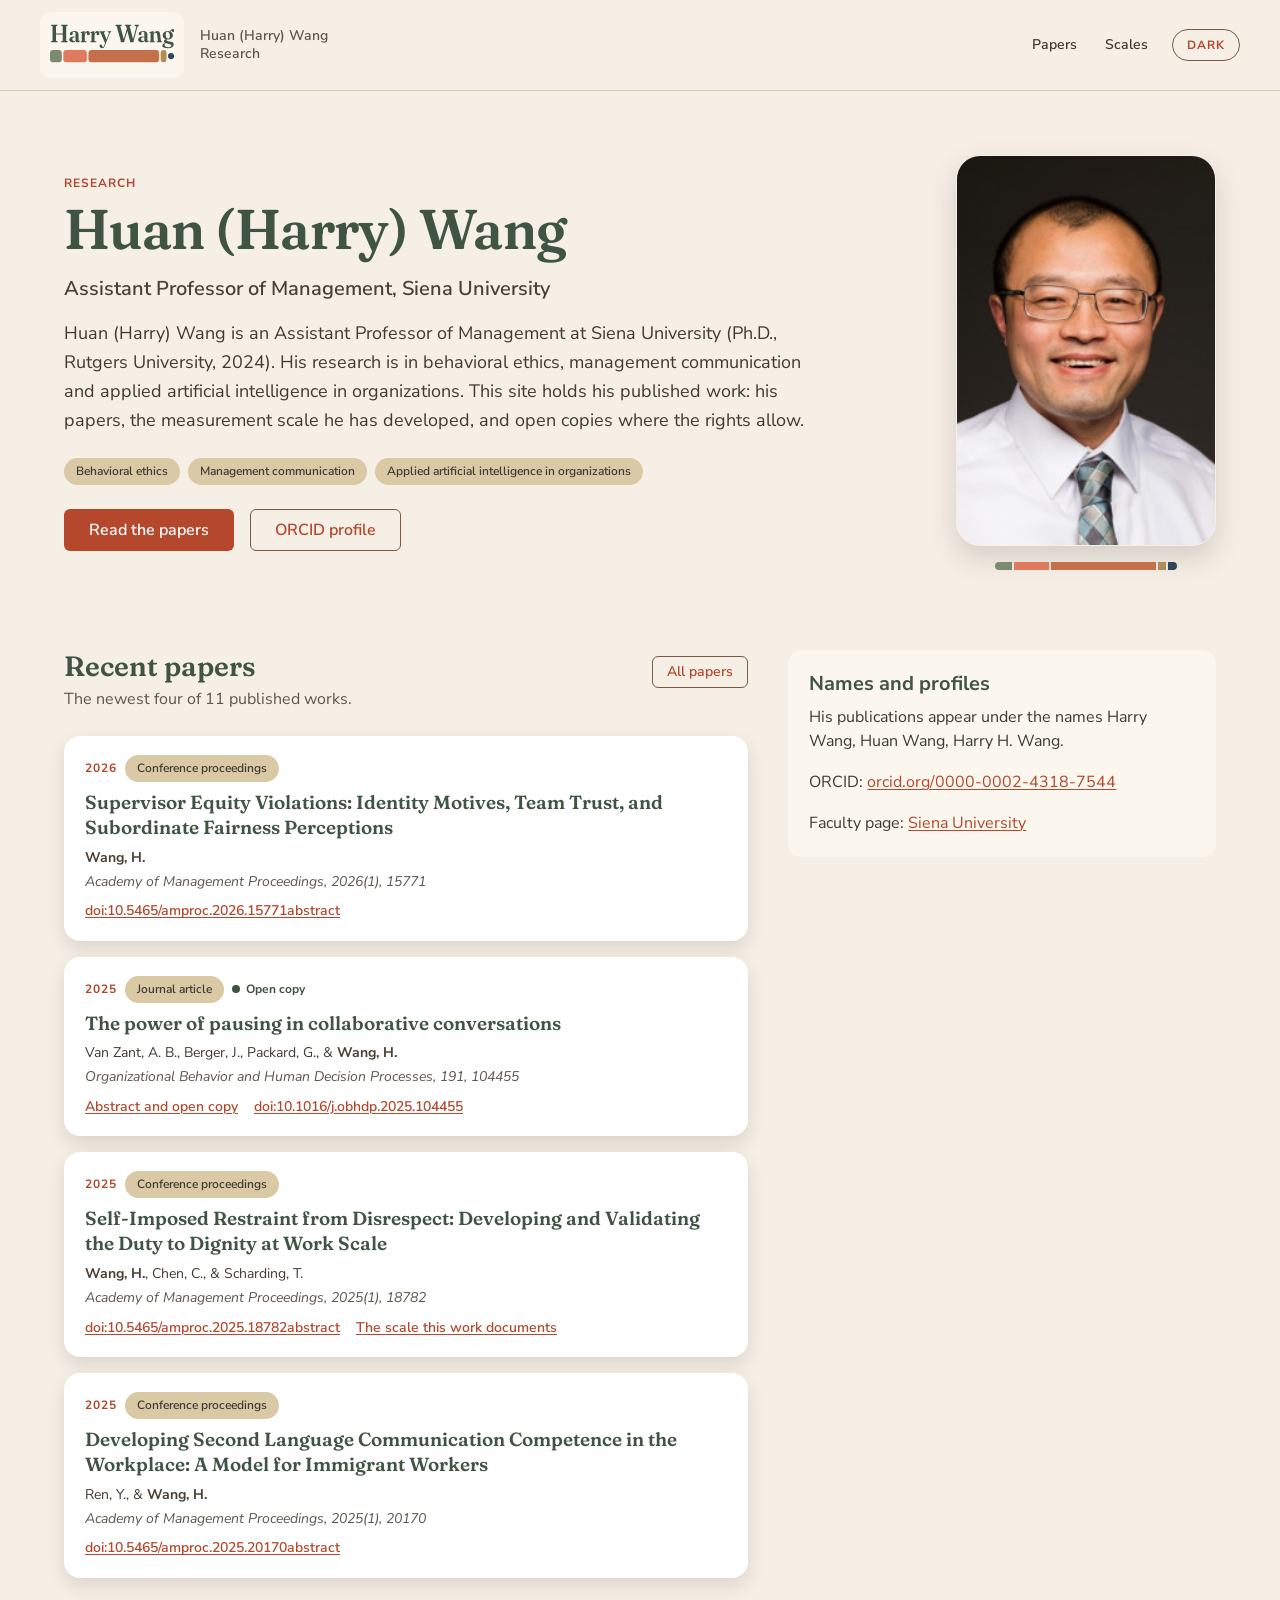
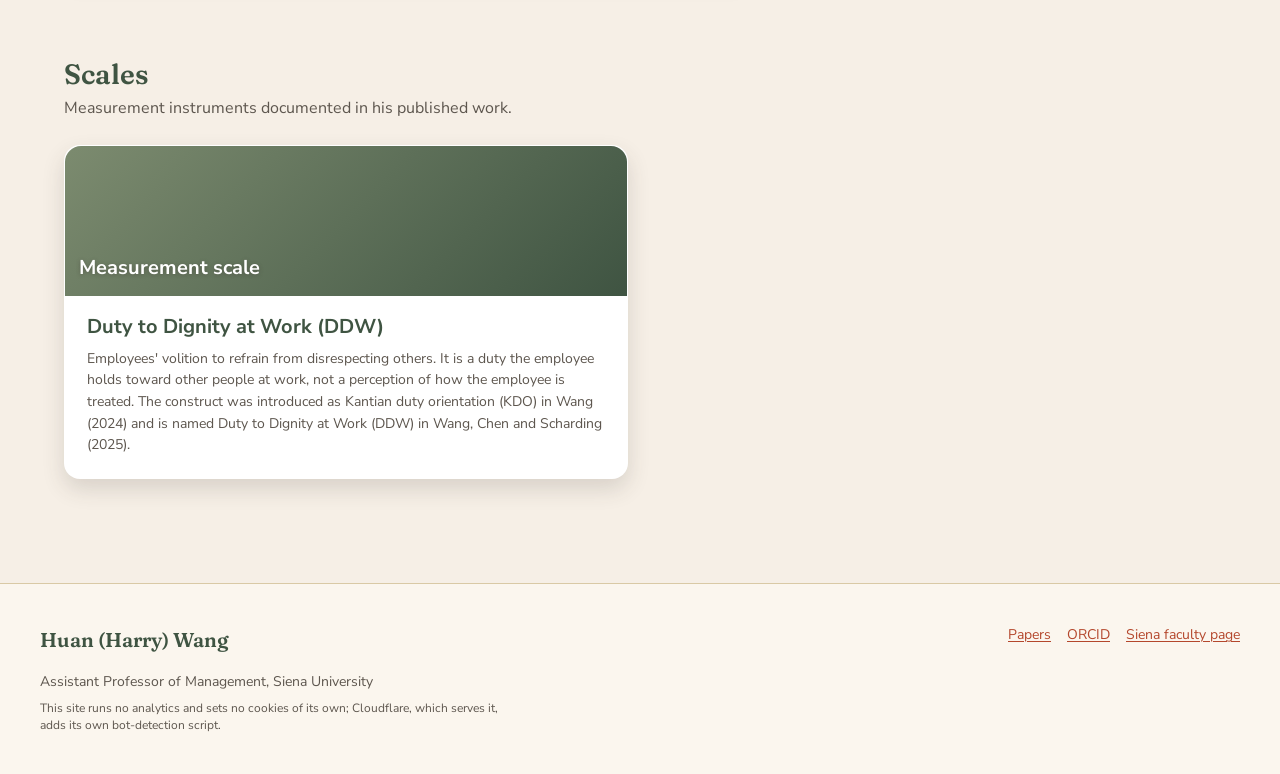
==== commit 647ada6a: "Deploy 1fdfc47 2026-11-16T18:17Z" ====
--- a/index.html
+++ b/index.html
@@ -1 +1,18 @@
-<!DOCTYPE html><html lang="en"><head><meta charset="utf-8"><meta name="viewport" content="width=device-width, initial-scale=1"><title>Huan (Harry) Wang · Research</title><meta name="description" content="Research of Huan (Harry) Wang, Siena University: measurement scales, papers and open copies."><link rel="canonical" href="https://research.harryhwang.com/"><link rel="icon" href="/favicon.svg"><script type="application/ld+json">{"@context":"https://schema.org","@type":"Person","name":"Huan (Harry) Wang","alternateName":["Harry Wang","Huan Wang","Harry H. Wang"],"jobTitle":"Assistant Professor of Management","affiliation":{"@type":"CollegeOrUniversity","name":"Siena University"},"knowsAbout":["Behavioral ethics","Management communication","Applied artificial intelligence in organizations"],"url":"https://research.harryhwang.com/","image":"https://research.harryhwang.com/images/huan-harry-wang.jpg","sameAs":["https://orcid.org/0000-0002-4318-7544","https://www.siena.edu/faculty-and-staff/person/harry-wang/"]}</script><link rel="stylesheet" href="/_astro/Base.BPBjBVwl.css"></head><body class="min-h-screen bg-bg text-fg antialiased"><header class="border-b border-border bg-bg/80 backdrop-blur sticky top-0 z-30"><div class="mx-auto flex max-w-6xl flex-wrap items-center justify-between gap-x-6 gap-y-1 px-4 py-3"><a href="/" class="font-semibold text-fg">Huan (Harry) Wang · Research</a><nav class="flex flex-wrap gap-x-4 gap-y-1 text-sm"><a class="text-muted-fg hover:text-fg" href="/papers/">Papers</a><a class="text-muted-fg hover:text-fg" href="/#scales">Scales</a></nav></div></header><main class="mx-auto max-w-6xl px-4 py-8"><div class="space-y-10"><section class="flex flex-col gap-6 sm:flex-row sm:items-start"><img src="/images/huan-harry-wang.jpg" alt="Portrait of Huan (Harry) Wang" width="205" height="308" class="h-48 w-32 shrink-0 rounded-md border border-border object-cover"><div class="space-y-4"><h1 class="text-3xl font-bold leading-tight">Huan (Harry) Wang</h1><p class="max-w-3xl text-base leading-relaxed">Huan (Harry) Wang is an Assistant Professor of Management at Siena University (Ph.D., Rutgers University, 2024). His research is in behavioral ethics, management communication and applied artificial intelligence in organizations. This site holds his published work: his papers, the measurement scale he has developed, and open copies where the rights allow.</p><p class="max-w-3xl text-sm leading-relaxed text-muted-fg">His publications appear under the names Harry Wang, Huan Wang, Harry H. Wang. ORCID: <a href="https://orcid.org/0000-0002-4318-7544" class="underline" rel="me noopener">orcid.org/0000-0002-4318-7544</a>. Faculty page: <a href="https://www.siena.edu/faculty-and-staff/person/harry-wang/" class="underline" rel="me noopener">Siena University</a>.</p></div></section><section class="space-y-4"><h2 class="text-xl font-semibold">Papers</h2><ul class="space-y-2"><li class="rounded-md border border-border bg-bg p-3 text-sm"><span class="font-medium">Wang, H.</span> <span class="text-muted-fg">(2026)</span>. Supervisor Equity Violations: Identity Motives, Team Trust, and Subordinate Fairness Perceptions. <em class="text-muted-fg">Academy of Management Proceedings, 2026(1), 15771</em>. <a href="https://doi.org/10.5465/amproc.2026.15771abstract" class="underline" rel="noopener">doi:10.5465/amproc.2026.15771abstract</a></li><li class="rounded-md border border-border bg-bg p-3 text-sm"><span class="font-medium">Van Zant, A. B., Berger, J., Packard, G., &amp; Wang, H.</span> <span class="text-muted-fg">(2025)</span>. The power of pausing in collaborative conversations. <em class="text-muted-fg">Organizational Behavior and Human Decision Processes, 191, 104455</em>. <a href="https://doi.org/10.1016/j.obhdp.2025.104455" class="underline" rel="noopener">doi:10.1016/j.obhdp.2025.104455</a></li><li class="rounded-md border border-border bg-bg p-3 text-sm"><span class="font-medium">Wang, H., Chen, C., &amp; Scharding, T.</span> <span class="text-muted-fg">(2025)</span>. Self-Imposed Restraint from Disrespect: Developing and Validating the Duty to Dignity at Work Scale. <em class="text-muted-fg">Academy of Management Proceedings, 2025(1), 18782</em>. <a href="https://doi.org/10.5465/amproc.2025.18782abstract" class="underline" rel="noopener">doi:10.5465/amproc.2025.18782abstract</a></li><li class="rounded-md border border-border bg-bg p-3 text-sm"><span class="font-medium">Ren, Y., &amp; Wang, H.</span> <span class="text-muted-fg">(2025)</span>. Developing Second Language Communication Competence in the Workplace: A Model for Immigrant Workers. <em class="text-muted-fg">Academy of Management Proceedings, 2025(1), 20170</em>. <a href="https://doi.org/10.5465/amproc.2025.20170abstract" class="underline" rel="noopener">doi:10.5465/amproc.2025.20170abstract</a></li></ul><a href="/papers/" class="text-sm underline">All papers</a></section><section id="scales" class="space-y-4"><h2 class="text-xl font-semibold">Scales</h2><div class="grid gap-3 sm:grid-cols-2"><a href="/scales/duty-to-dignity-at-work" class="block"><div class="rounded-lg border border-border bg-bg p-4 shadow-sm transition hover:shadow-md h-full"><h3 class="text-base font-semibold">Duty to Dignity at Work (DDW)</h3><p class="mt-2 text-sm leading-relaxed text-muted-fg">Employees&#39; volition to refrain from disrespecting others. It is a duty the employee holds toward other people at work, not a perception of how the employee is treated. The construct was introduced as Kantian duty orientation (KDO) in Wang (2024) and is named Duty to Dignity at Work (DDW) in Wang, Chen and Scharding (2025).</p></div></a></div></section></div></main><footer class="mx-auto max-w-6xl px-4 py-8 text-xs text-muted-fg">Research of Huan (Harry) Wang. This site runs no analytics and sets no cookies of its own; Cloudflare, which serves it, adds its own bot-detection script.</footer></body></html>+<!DOCTYPE html><html lang="en" data-register="hearth"><head><meta charset="utf-8"><meta name="viewport" content="width=device-width, initial-scale=1"><title>Huan (Harry) Wang · Research</title><meta name="description" content="Research of Huan (Harry) Wang, Siena University: measurement scales, papers and open copies."><link rel="canonical" href="https://research.harryhwang.com/"><link rel="icon" href="/favicon.svg" type="image/svg+xml"><script type="application/ld+json">{"@context":"https://schema.org","@type":"Person","name":"Huan (Harry) Wang","alternateName":["Harry Wang","Huan Wang","Harry H. Wang"],"jobTitle":"Assistant Professor of Management","affiliation":{"@type":"CollegeOrUniversity","name":"Siena University"},"knowsAbout":["Behavioral ethics","Management communication","Applied artificial intelligence in organizations"],"url":"https://research.harryhwang.com/","image":"https://research.harryhwang.com/images/huan-harry-wang.jpg","sameAs":["https://orcid.org/0000-0002-4318-7544","https://www.siena.edu/faculty-and-staff/person/harry-wang/"]}</script><link rel="stylesheet" href="/_astro/Base.BgQeXT4w.css"></head><body class="min-h-screen bg-bg text-fg"><a class="rs-skip" href="#main">Skip to content</a><header class="rs-header"><div class="rs-wrap rs-nav"><a href="/" class="rs-home" aria-label="Huan (Harry) Wang, research home"><span class="hb-mark-panel"><img class="rs-lockup" src="/images/lockup.svg" alt="" width="124" height="54"></span><span class="rs-home-label">Huan (Harry) Wang<br>Research</span></a><nav class="rs-links" aria-label="Primary"><a href="/papers/">Papers</a><a href="/#scales">Scales</a><button type="button" class="rs-toggle" id="theme-toggle" aria-pressed="false">Dark</button></nav></div></header><main id="main" class="rs-main"><div class="rs-wrap"><section class="rs-hero" aria-labelledby="who"><div><p class="hb-eyebrow">Research</p><h1 id="who" class="hb-display">Huan (Harry) Wang</h1><p class="rs-role">Assistant Professor of Management, Siena University</p><p class="rs-lede">Huan (Harry) Wang is an Assistant Professor of Management at Siena University (Ph.D., Rutgers University, 2024). His research is in behavioral ethics, management communication and applied artificial intelligence in organizations. This site holds his published work: his papers, the measurement scale he has developed, and open copies where the rights allow.</p><ul class="rs-topics" aria-label="Research topics"><li class="hb-tag">Behavioral ethics</li><li class="hb-tag">Management communication</li><li class="hb-tag">Applied artificial intelligence in organizations</li></ul><div class="hb-row rs-actions"><a class="hb-btn hb-btn-primary" href="/papers/">Read the papers</a><a class="hb-btn hb-btn-secondary" href="https://orcid.org/0000-0002-4318-7544" rel="me noopener">ORCID profile</a></div></div><figure class="rs-portrait"><img src="/images/huan-harry-wang.jpg" alt="Portrait of Huan (Harry) Wang" width="205" height="308"><div class="hb-element-bar" aria-hidden="true"><span class="hb-el-wood"></span><span class="hb-el-fire"></span><span class="hb-el-earth"></span><span class="hb-el-metal"></span><span class="hb-el-water"></span></div></figure></section><section class="rs-section" aria-labelledby="recent"><div class="rs-split"><div><div class="rs-section-head"><div><h2 id="recent">Recent papers</h2><p>The newest four of 11 published works.</p></div><a class="hb-btn hb-btn-secondary hb-btn-sm" href="/papers/">All papers</a></div><ul class="rs-papers"><li><article class="rs-paper"><p class="rs-paper-meta"><span class="rs-year">2026</span><span class="hb-tag">Conference proceedings</span></p><h3 class="rs-paper-title">Supervisor Equity Violations: Identity Motives, Team Trust, and Subordinate Fairness Perceptions</h3><p class="rs-paper-by"><strong>Wang, H.</strong></p><p class="rs-paper-venue"><em>Academy of Management Proceedings, 2026(1), 15771</em></p><p class="rs-paper-links"><a href="https://doi.org/10.5465/amproc.2026.15771abstract" rel="noopener">doi:10.5465/amproc.2026.15771abstract</a></p></article></li><li><article class="rs-paper"><p class="rs-paper-meta"><span class="rs-year">2025</span><span class="hb-tag">Journal article</span><span class="rs-open">Open copy</span></p><h3 class="rs-paper-title"><a href="/papers/van-zant-2025-pausing/">The power of pausing in collaborative conversations</a></h3><p class="rs-paper-by">Van Zant, A. B., Berger, J., Packard, G., &amp; <strong>Wang, H.</strong></p><p class="rs-paper-venue"><em>Organizational Behavior and Human Decision Processes, 191, 104455</em></p><p class="rs-paper-links"><a href="/papers/van-zant-2025-pausing/">Abstract and open copy</a><a href="https://doi.org/10.1016/j.obhdp.2025.104455" rel="noopener">doi:10.1016/j.obhdp.2025.104455</a></p></article></li><li><article class="rs-paper"><p class="rs-paper-meta"><span class="rs-year">2025</span><span class="hb-tag">Conference proceedings</span></p><h3 class="rs-paper-title">Self-Imposed Restraint from Disrespect: Developing and Validating the Duty to Dignity at Work Scale</h3><p class="rs-paper-by"><strong>Wang, H.</strong>, Chen, C., &amp; Scharding, T.</p><p class="rs-paper-venue"><em>Academy of Management Proceedings, 2025(1), 18782</em></p><p class="rs-paper-links"><a href="https://doi.org/10.5465/amproc.2025.18782abstract" rel="noopener">doi:10.5465/amproc.2025.18782abstract</a><a href="/scales/duty-to-dignity-at-work">The scale this work documents</a></p></article></li><li><article class="rs-paper"><p class="rs-paper-meta"><span class="rs-year">2025</span><span class="hb-tag">Conference proceedings</span></p><h3 class="rs-paper-title">Developing Second Language Communication Competence in the Workplace: A Model for Immigrant Workers</h3><p class="rs-paper-by">Ren, Y., &amp; <strong>Wang, H.</strong></p><p class="rs-paper-venue"><em>Academy of Management Proceedings, 2025(1), 20170</em></p><p class="rs-paper-links"><a href="https://doi.org/10.5465/amproc.2025.20170abstract" rel="noopener">doi:10.5465/amproc.2025.20170abstract</a></p></article></li></ul></div><aside class="hb-legend" aria-labelledby="names"><h3 id="names">Names and profiles</h3><p class="mt-2">His publications appear under the names Harry Wang, Huan Wang, Harry H. Wang.</p><p>ORCID: <a href="https://orcid.org/0000-0002-4318-7544" rel="me noopener">orcid.org/0000-0002-4318-7544</a></p><p>Faculty page: <a href="https://www.siena.edu/faculty-and-staff/person/harry-wang/" rel="me noopener">Siena University</a></p></aside></div></section><section id="scales" class="rs-section" aria-labelledby="scales-h"><div class="rs-section-head"><div><h2 id="scales-h">Scales</h2><p>Measurement instruments documented in his published work.</p></div></div><div class="hb-grid hb-grid-2"><a href="/scales/duty-to-dignity-at-work" class="rs-scale"><article class="hb-card hb-card-lift h-full"><div class="hb-card-header hb-band-moss-pine"><span class="hb-label">Measurement scale</span></div><h3>Duty to Dignity at Work (DDW)</h3><p>Employees&#39; volition to refrain from disrespecting others. It is a duty the employee holds toward other people at work, not a perception of how the employee is treated. The construct was introduced as Kantian duty orientation (KDO) in Wang (2024) and is named Duty to Dignity at Work (DDW) in Wang, Chen and Scharding (2025).</p></article></a></div></section></div></main><footer class="rs-footer"><div class="rs-wrap rs-footer-inner"><div><p class="rs-footer-name">Huan (Harry) Wang</p><p class="hb-small hb-muted">Assistant Professor of Management, Siena University</p><p class="rs-footer-note">This site runs no analytics and sets no cookies of its own; Cloudflare, which serves it, adds its own bot-detection script.</p></div><nav class="rs-footer-links" aria-label="Profiles"><a href="/papers/">Papers</a><a href="https://orcid.org/0000-0002-4318-7544" rel="me noopener">ORCID</a><a href="https://www.siena.edu/faculty-and-staff/person/harry-wang/" rel="me noopener">Siena faculty page</a></nav></div></footer><script>
+      // Theme toggle only (brand rule: it sets data-theme on the document and remembers nothing).
+      (function () {
+        var button = document.getElementById("theme-toggle");
+        if (!button) return;
+        var root = document.documentElement;
+        var startDark = window.matchMedia("(prefers-color-scheme: dark)").matches;
+        root.setAttribute("data-theme", startDark ? "dark" : "light");
+        button.setAttribute("aria-pressed", startDark ? "true" : "false");
+        button.textContent = startDark ? "Light" : "Dark";
+        button.addEventListener("click", function () {
+          var dark = root.getAttribute("data-theme") === "dark";
+          root.setAttribute("data-theme", dark ? "light" : "dark");
+          button.setAttribute("aria-pressed", dark ? "false" : "true");
+          button.textContent = dark ? "Dark" : "Light";
+        });
+      })();
+    </script></body></html>
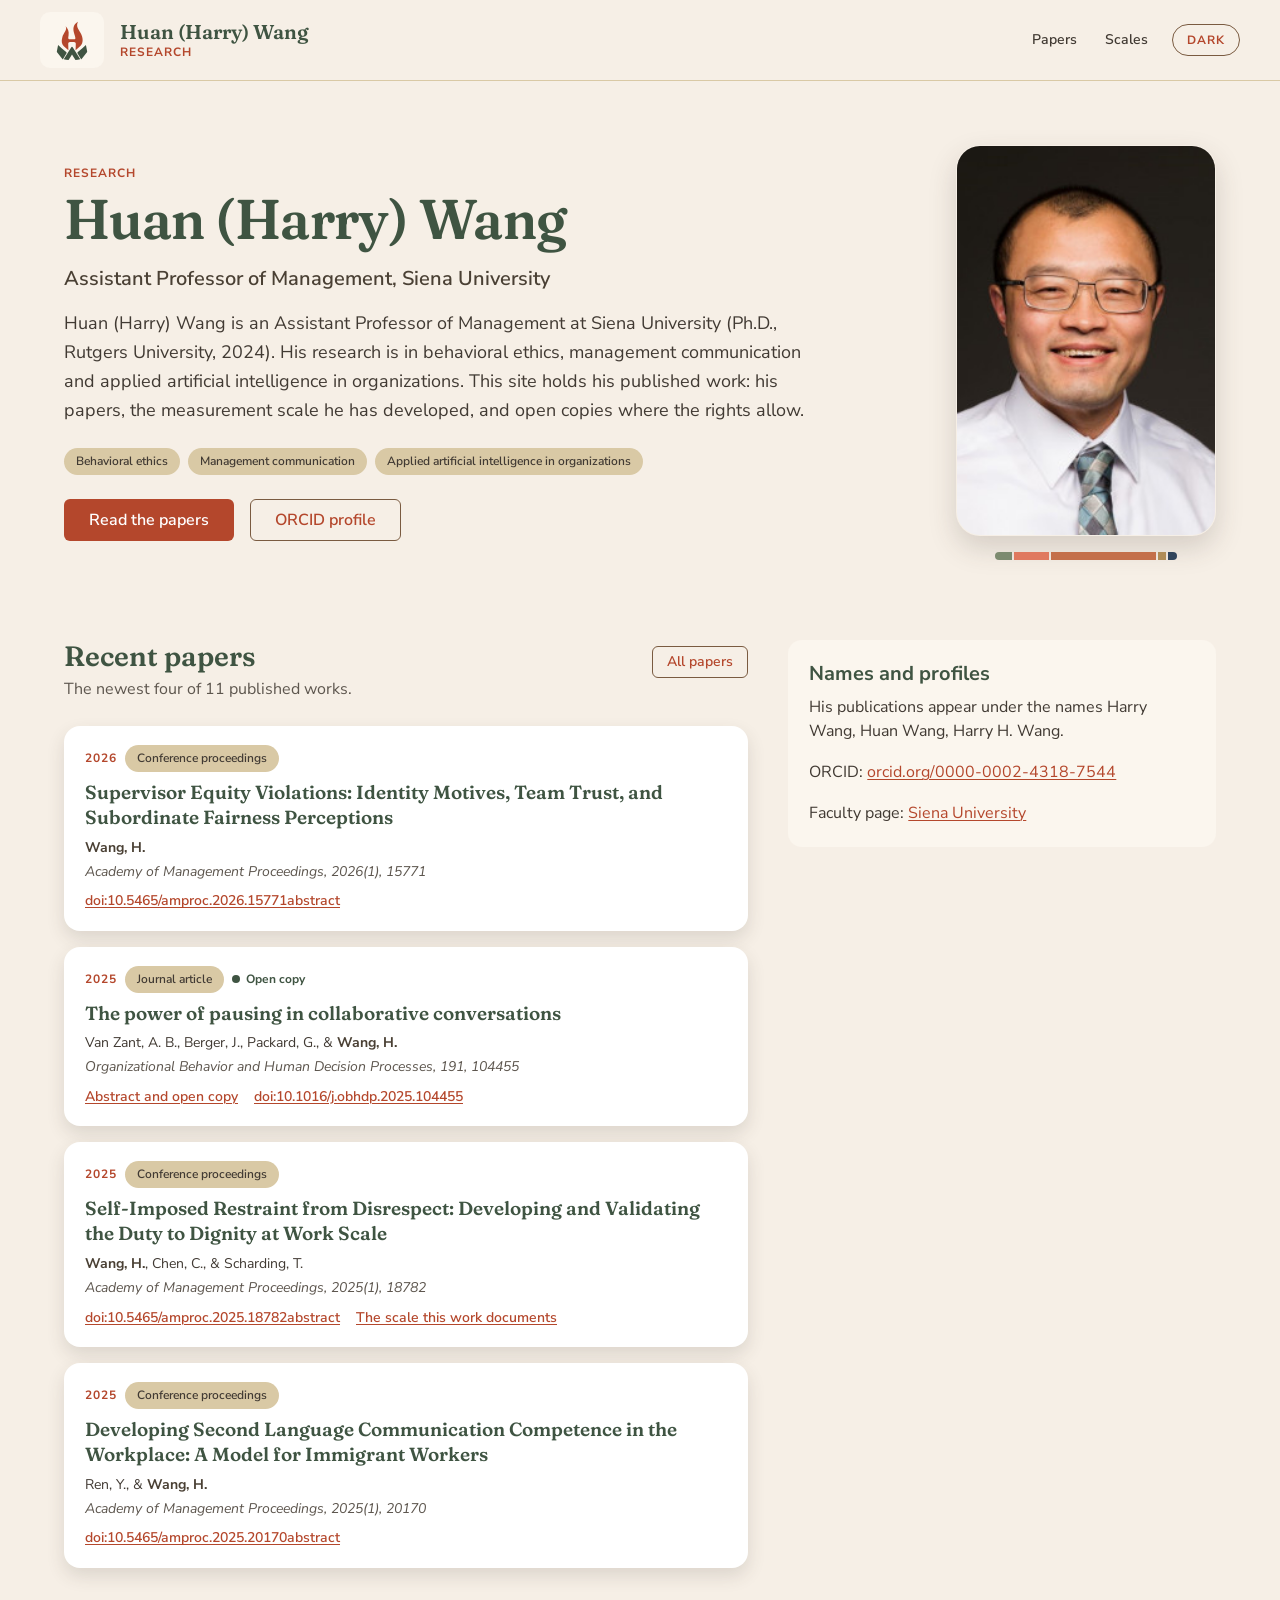
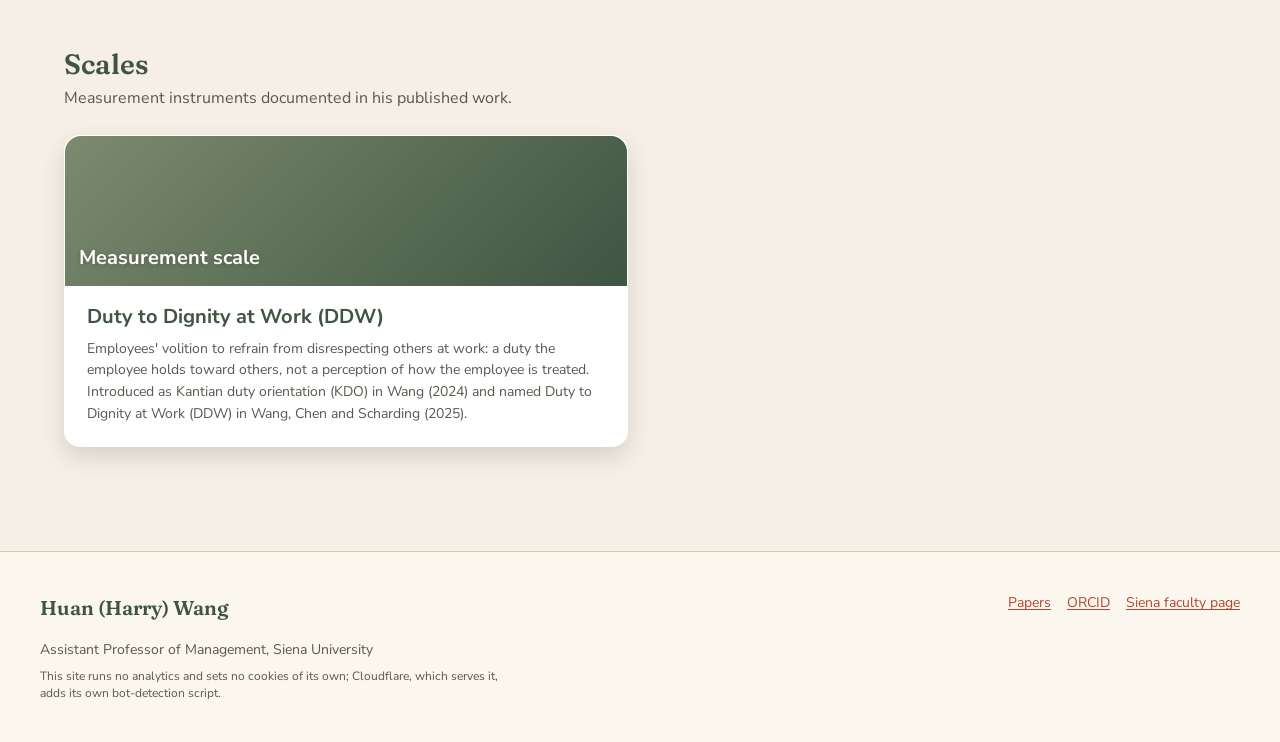
==== commit 6ad36163: "Deploy 80ad6f9 2026-11-16T18:28Z" ====
--- a/index.html
+++ b/index.html
@@ -1,4 +1,4 @@
-<!DOCTYPE html><html lang="en" data-register="hearth"><head><meta charset="utf-8"><meta name="viewport" content="width=device-width, initial-scale=1"><title>Huan (Harry) Wang · Research</title><meta name="description" content="Research of Huan (Harry) Wang, Siena University: measurement scales, papers and open copies."><link rel="canonical" href="https://research.harryhwang.com/"><link rel="icon" href="/favicon.svg" type="image/svg+xml"><script type="application/ld+json">{"@context":"https://schema.org","@type":"Person","name":"Huan (Harry) Wang","alternateName":["Harry Wang","Huan Wang","Harry H. Wang"],"jobTitle":"Assistant Professor of Management","affiliation":{"@type":"CollegeOrUniversity","name":"Siena University"},"knowsAbout":["Behavioral ethics","Management communication","Applied artificial intelligence in organizations"],"url":"https://research.harryhwang.com/","image":"https://research.harryhwang.com/images/huan-harry-wang.jpg","sameAs":["https://orcid.org/0000-0002-4318-7544","https://www.siena.edu/faculty-and-staff/person/harry-wang/"]}</script><link rel="stylesheet" href="/_astro/Base.BgQeXT4w.css"></head><body class="min-h-screen bg-bg text-fg"><a class="rs-skip" href="#main">Skip to content</a><header class="rs-header"><div class="rs-wrap rs-nav"><a href="/" class="rs-home" aria-label="Huan (Harry) Wang, research home"><span class="hb-mark-panel"><img class="rs-lockup" src="/images/lockup.svg" alt="" width="124" height="54"></span><span class="rs-home-label">Huan (Harry) Wang<br>Research</span></a><nav class="rs-links" aria-label="Primary"><a href="/papers/">Papers</a><a href="/#scales">Scales</a><button type="button" class="rs-toggle" id="theme-toggle" aria-pressed="false">Dark</button></nav></div></header><main id="main" class="rs-main"><div class="rs-wrap"><section class="rs-hero" aria-labelledby="who"><div><p class="hb-eyebrow">Research</p><h1 id="who" class="hb-display">Huan (Harry) Wang</h1><p class="rs-role">Assistant Professor of Management, Siena University</p><p class="rs-lede">Huan (Harry) Wang is an Assistant Professor of Management at Siena University (Ph.D., Rutgers University, 2024). His research is in behavioral ethics, management communication and applied artificial intelligence in organizations. This site holds his published work: his papers, the measurement scale he has developed, and open copies where the rights allow.</p><ul class="rs-topics" aria-label="Research topics"><li class="hb-tag">Behavioral ethics</li><li class="hb-tag">Management communication</li><li class="hb-tag">Applied artificial intelligence in organizations</li></ul><div class="hb-row rs-actions"><a class="hb-btn hb-btn-primary" href="/papers/">Read the papers</a><a class="hb-btn hb-btn-secondary" href="https://orcid.org/0000-0002-4318-7544" rel="me noopener">ORCID profile</a></div></div><figure class="rs-portrait"><img src="/images/huan-harry-wang.jpg" alt="Portrait of Huan (Harry) Wang" width="205" height="308"><div class="hb-element-bar" aria-hidden="true"><span class="hb-el-wood"></span><span class="hb-el-fire"></span><span class="hb-el-earth"></span><span class="hb-el-metal"></span><span class="hb-el-water"></span></div></figure></section><section class="rs-section" aria-labelledby="recent"><div class="rs-split"><div><div class="rs-section-head"><div><h2 id="recent">Recent papers</h2><p>The newest four of 11 published works.</p></div><a class="hb-btn hb-btn-secondary hb-btn-sm" href="/papers/">All papers</a></div><ul class="rs-papers"><li><article class="rs-paper"><p class="rs-paper-meta"><span class="rs-year">2026</span><span class="hb-tag">Conference proceedings</span></p><h3 class="rs-paper-title">Supervisor Equity Violations: Identity Motives, Team Trust, and Subordinate Fairness Perceptions</h3><p class="rs-paper-by"><strong>Wang, H.</strong></p><p class="rs-paper-venue"><em>Academy of Management Proceedings, 2026(1), 15771</em></p><p class="rs-paper-links"><a href="https://doi.org/10.5465/amproc.2026.15771abstract" rel="noopener">doi:10.5465/amproc.2026.15771abstract</a></p></article></li><li><article class="rs-paper"><p class="rs-paper-meta"><span class="rs-year">2025</span><span class="hb-tag">Journal article</span><span class="rs-open">Open copy</span></p><h3 class="rs-paper-title"><a href="/papers/van-zant-2025-pausing/">The power of pausing in collaborative conversations</a></h3><p class="rs-paper-by">Van Zant, A. B., Berger, J., Packard, G., &amp; <strong>Wang, H.</strong></p><p class="rs-paper-venue"><em>Organizational Behavior and Human Decision Processes, 191, 104455</em></p><p class="rs-paper-links"><a href="/papers/van-zant-2025-pausing/">Abstract and open copy</a><a href="https://doi.org/10.1016/j.obhdp.2025.104455" rel="noopener">doi:10.1016/j.obhdp.2025.104455</a></p></article></li><li><article class="rs-paper"><p class="rs-paper-meta"><span class="rs-year">2025</span><span class="hb-tag">Conference proceedings</span></p><h3 class="rs-paper-title">Self-Imposed Restraint from Disrespect: Developing and Validating the Duty to Dignity at Work Scale</h3><p class="rs-paper-by"><strong>Wang, H.</strong>, Chen, C., &amp; Scharding, T.</p><p class="rs-paper-venue"><em>Academy of Management Proceedings, 2025(1), 18782</em></p><p class="rs-paper-links"><a href="https://doi.org/10.5465/amproc.2025.18782abstract" rel="noopener">doi:10.5465/amproc.2025.18782abstract</a><a href="/scales/duty-to-dignity-at-work">The scale this work documents</a></p></article></li><li><article class="rs-paper"><p class="rs-paper-meta"><span class="rs-year">2025</span><span class="hb-tag">Conference proceedings</span></p><h3 class="rs-paper-title">Developing Second Language Communication Competence in the Workplace: A Model for Immigrant Workers</h3><p class="rs-paper-by">Ren, Y., &amp; <strong>Wang, H.</strong></p><p class="rs-paper-venue"><em>Academy of Management Proceedings, 2025(1), 20170</em></p><p class="rs-paper-links"><a href="https://doi.org/10.5465/amproc.2025.20170abstract" rel="noopener">doi:10.5465/amproc.2025.20170abstract</a></p></article></li></ul></div><aside class="hb-legend" aria-labelledby="names"><h3 id="names">Names and profiles</h3><p class="mt-2">His publications appear under the names Harry Wang, Huan Wang, Harry H. Wang.</p><p>ORCID: <a href="https://orcid.org/0000-0002-4318-7544" rel="me noopener">orcid.org/0000-0002-4318-7544</a></p><p>Faculty page: <a href="https://www.siena.edu/faculty-and-staff/person/harry-wang/" rel="me noopener">Siena University</a></p></aside></div></section><section id="scales" class="rs-section" aria-labelledby="scales-h"><div class="rs-section-head"><div><h2 id="scales-h">Scales</h2><p>Measurement instruments documented in his published work.</p></div></div><div class="hb-grid hb-grid-2"><a href="/scales/duty-to-dignity-at-work" class="rs-scale"><article class="hb-card hb-card-lift h-full"><div class="hb-card-header hb-band-moss-pine"><span class="hb-label">Measurement scale</span></div><h3>Duty to Dignity at Work (DDW)</h3><p>Employees&#39; volition to refrain from disrespecting others. It is a duty the employee holds toward other people at work, not a perception of how the employee is treated. The construct was introduced as Kantian duty orientation (KDO) in Wang (2024) and is named Duty to Dignity at Work (DDW) in Wang, Chen and Scharding (2025).</p></article></a></div></section></div></main><footer class="rs-footer"><div class="rs-wrap rs-footer-inner"><div><p class="rs-footer-name">Huan (Harry) Wang</p><p class="hb-small hb-muted">Assistant Professor of Management, Siena University</p><p class="rs-footer-note">This site runs no analytics and sets no cookies of its own; Cloudflare, which serves it, adds its own bot-detection script.</p></div><nav class="rs-footer-links" aria-label="Profiles"><a href="/papers/">Papers</a><a href="https://orcid.org/0000-0002-4318-7544" rel="me noopener">ORCID</a><a href="https://www.siena.edu/faculty-and-staff/person/harry-wang/" rel="me noopener">Siena faculty page</a></nav></div></footer><script>
+<!DOCTYPE html><html lang="en" data-register="hearth"><head><meta charset="utf-8"><meta name="viewport" content="width=device-width, initial-scale=1"><title>Huan (Harry) Wang · Research</title><meta name="description" content="Research of Huan (Harry) Wang, Siena University: measurement scales, papers and open copies."><link rel="canonical" href="https://research.harryhwang.com/"><link rel="icon" href="/favicon.svg" type="image/svg+xml"><script type="application/ld+json">{"@context":"https://schema.org","@type":"Person","name":"Huan (Harry) Wang","alternateName":["Harry Wang","Huan Wang","Harry H. Wang"],"jobTitle":"Assistant Professor of Management","affiliation":{"@type":"CollegeOrUniversity","name":"Siena University"},"knowsAbout":["Behavioral ethics","Management communication","Applied artificial intelligence in organizations"],"url":"https://research.harryhwang.com/","image":"https://research.harryhwang.com/images/huan-harry-wang.jpg","sameAs":["https://orcid.org/0000-0002-4318-7544","https://www.siena.edu/faculty-and-staff/person/harry-wang/"]}</script><link rel="stylesheet" href="/_astro/Base.CiJjY1X-.css"></head><body class="min-h-screen bg-bg text-fg"><a class="rs-skip" href="#main">Skip to content</a><header class="rs-header"><div class="rs-wrap rs-nav"><a href="/" class="rs-home" aria-label="Huan (Harry) Wang, research home"><span class="hb-mark-panel"><img class="rs-logo" src="/images/hw-logo.svg" alt="" width="44" height="44"></span><span class="rs-home-label">Huan (Harry) Wang<small>Research</small></span></a><nav class="rs-links" aria-label="Primary"><a href="/papers/">Papers</a><a href="/#scales">Scales</a><button type="button" class="rs-toggle" id="theme-toggle" aria-pressed="false">Dark</button></nav></div></header><main id="main" class="rs-main"><div class="rs-wrap"><section class="rs-hero" aria-labelledby="who"><div><p class="hb-eyebrow">Research</p><h1 id="who" class="hb-display">Huan (Harry) Wang</h1><p class="rs-role">Assistant Professor of Management, Siena University</p><p class="rs-lede">Huan (Harry) Wang is an Assistant Professor of Management at Siena University (Ph.D., Rutgers University, 2024). His research is in behavioral ethics, management communication and applied artificial intelligence in organizations. This site holds his published work: his papers, the measurement scale he has developed, and open copies where the rights allow.</p><ul class="rs-topics" aria-label="Research topics"><li class="hb-tag">Behavioral ethics</li><li class="hb-tag">Management communication</li><li class="hb-tag">Applied artificial intelligence in organizations</li></ul><div class="hb-row rs-actions"><a class="hb-btn hb-btn-primary" href="/papers/">Read the papers</a><a class="hb-btn hb-btn-secondary" href="https://orcid.org/0000-0002-4318-7544" rel="me noopener">ORCID profile</a></div></div><figure class="rs-portrait"><img src="/images/huan-harry-wang.jpg" alt="Portrait of Huan (Harry) Wang" width="205" height="308"><div class="hb-element-bar" aria-hidden="true"><span class="hb-el-wood"></span><span class="hb-el-fire"></span><span class="hb-el-earth"></span><span class="hb-el-metal"></span><span class="hb-el-water"></span></div></figure></section><section class="rs-section" aria-labelledby="recent"><div class="rs-split"><div><div class="rs-section-head"><div><h2 id="recent">Recent papers</h2><p>The newest four of 11 published works.</p></div><a class="hb-btn hb-btn-secondary hb-btn-sm" href="/papers/">All papers</a></div><ul class="rs-papers"><li><article class="rs-paper"><p class="rs-paper-meta"><span class="rs-year">2026</span><span class="hb-tag">Conference proceedings</span></p><h3 class="rs-paper-title">Supervisor Equity Violations: Identity Motives, Team Trust, and Subordinate Fairness Perceptions</h3><p class="rs-paper-by"><strong>Wang, H.</strong></p><p class="rs-paper-venue"><em>Academy of Management Proceedings, 2026(1), 15771</em></p><p class="rs-paper-links"><a href="https://doi.org/10.5465/amproc.2026.15771abstract" rel="noopener">doi:10.5465/amproc.2026.15771abstract</a></p></article></li><li><article class="rs-paper"><p class="rs-paper-meta"><span class="rs-year">2025</span><span class="hb-tag">Journal article</span><span class="rs-open">Open copy</span></p><h3 class="rs-paper-title"><a href="/papers/van-zant-2025-pausing/">The power of pausing in collaborative conversations</a></h3><p class="rs-paper-by">Van Zant, A. B., Berger, J., Packard, G., &amp; <strong>Wang, H.</strong></p><p class="rs-paper-venue"><em>Organizational Behavior and Human Decision Processes, 191, 104455</em></p><p class="rs-paper-links"><a href="/papers/van-zant-2025-pausing/">Abstract and open copy</a><a href="https://doi.org/10.1016/j.obhdp.2025.104455" rel="noopener">doi:10.1016/j.obhdp.2025.104455</a></p></article></li><li><article class="rs-paper"><p class="rs-paper-meta"><span class="rs-year">2025</span><span class="hb-tag">Conference proceedings</span></p><h3 class="rs-paper-title">Self-Imposed Restraint from Disrespect: Developing and Validating the Duty to Dignity at Work Scale</h3><p class="rs-paper-by"><strong>Wang, H.</strong>, Chen, C., &amp; Scharding, T.</p><p class="rs-paper-venue"><em>Academy of Management Proceedings, 2025(1), 18782</em></p><p class="rs-paper-links"><a href="https://doi.org/10.5465/amproc.2025.18782abstract" rel="noopener">doi:10.5465/amproc.2025.18782abstract</a><a href="/scales/duty-to-dignity-at-work">The scale this work documents</a></p></article></li><li><article class="rs-paper"><p class="rs-paper-meta"><span class="rs-year">2025</span><span class="hb-tag">Conference proceedings</span></p><h3 class="rs-paper-title">Developing Second Language Communication Competence in the Workplace: A Model for Immigrant Workers</h3><p class="rs-paper-by">Ren, Y., &amp; <strong>Wang, H.</strong></p><p class="rs-paper-venue"><em>Academy of Management Proceedings, 2025(1), 20170</em></p><p class="rs-paper-links"><a href="https://doi.org/10.5465/amproc.2025.20170abstract" rel="noopener">doi:10.5465/amproc.2025.20170abstract</a></p></article></li></ul></div><aside class="hb-legend" aria-labelledby="names"><h3 id="names">Names and profiles</h3><p class="mt-2">His publications appear under the names Harry Wang, Huan Wang, Harry H. Wang.</p><p>ORCID: <a href="https://orcid.org/0000-0002-4318-7544" rel="me noopener">orcid.org/0000-0002-4318-7544</a></p><p>Faculty page: <a href="https://www.siena.edu/faculty-and-staff/person/harry-wang/" rel="me noopener">Siena University</a></p></aside></div></section><section id="scales" class="rs-section" aria-labelledby="scales-h"><div class="rs-section-head"><div><h2 id="scales-h">Scales</h2><p>Measurement instruments documented in his published work.</p></div></div><div class="hb-grid hb-grid-2"><a href="/scales/duty-to-dignity-at-work" class="rs-scale"><article class="hb-card hb-card-lift h-full"><div class="hb-card-header hb-band-moss-pine"><span class="hb-label">Measurement scale</span></div><h3>Duty to Dignity at Work (DDW)</h3><p>Employees&#39; volition to refrain from disrespecting others at work: a duty the employee holds toward others, not a perception of how the employee is treated. Introduced as Kantian duty orientation (KDO) in Wang (2024) and named Duty to Dignity at Work (DDW) in Wang, Chen and Scharding (2025).</p></article></a></div></section></div></main><footer class="rs-footer"><div class="rs-wrap rs-footer-inner"><div><p class="rs-footer-name">Huan (Harry) Wang</p><p class="hb-small hb-muted">Assistant Professor of Management, Siena University</p><p class="rs-footer-note">This site runs no analytics and sets no cookies of its own; Cloudflare, which serves it, adds its own bot-detection script.</p></div><nav class="rs-footer-links" aria-label="Profiles"><a href="/papers/">Papers</a><a href="https://orcid.org/0000-0002-4318-7544" rel="me noopener">ORCID</a><a href="https://www.siena.edu/faculty-and-staff/person/harry-wang/" rel="me noopener">Siena faculty page</a></nav></div></footer><script>
       // Theme toggle only (brand rule: it sets data-theme on the document and remembers nothing).
       (function () {
         var button = document.getElementById("theme-toggle");
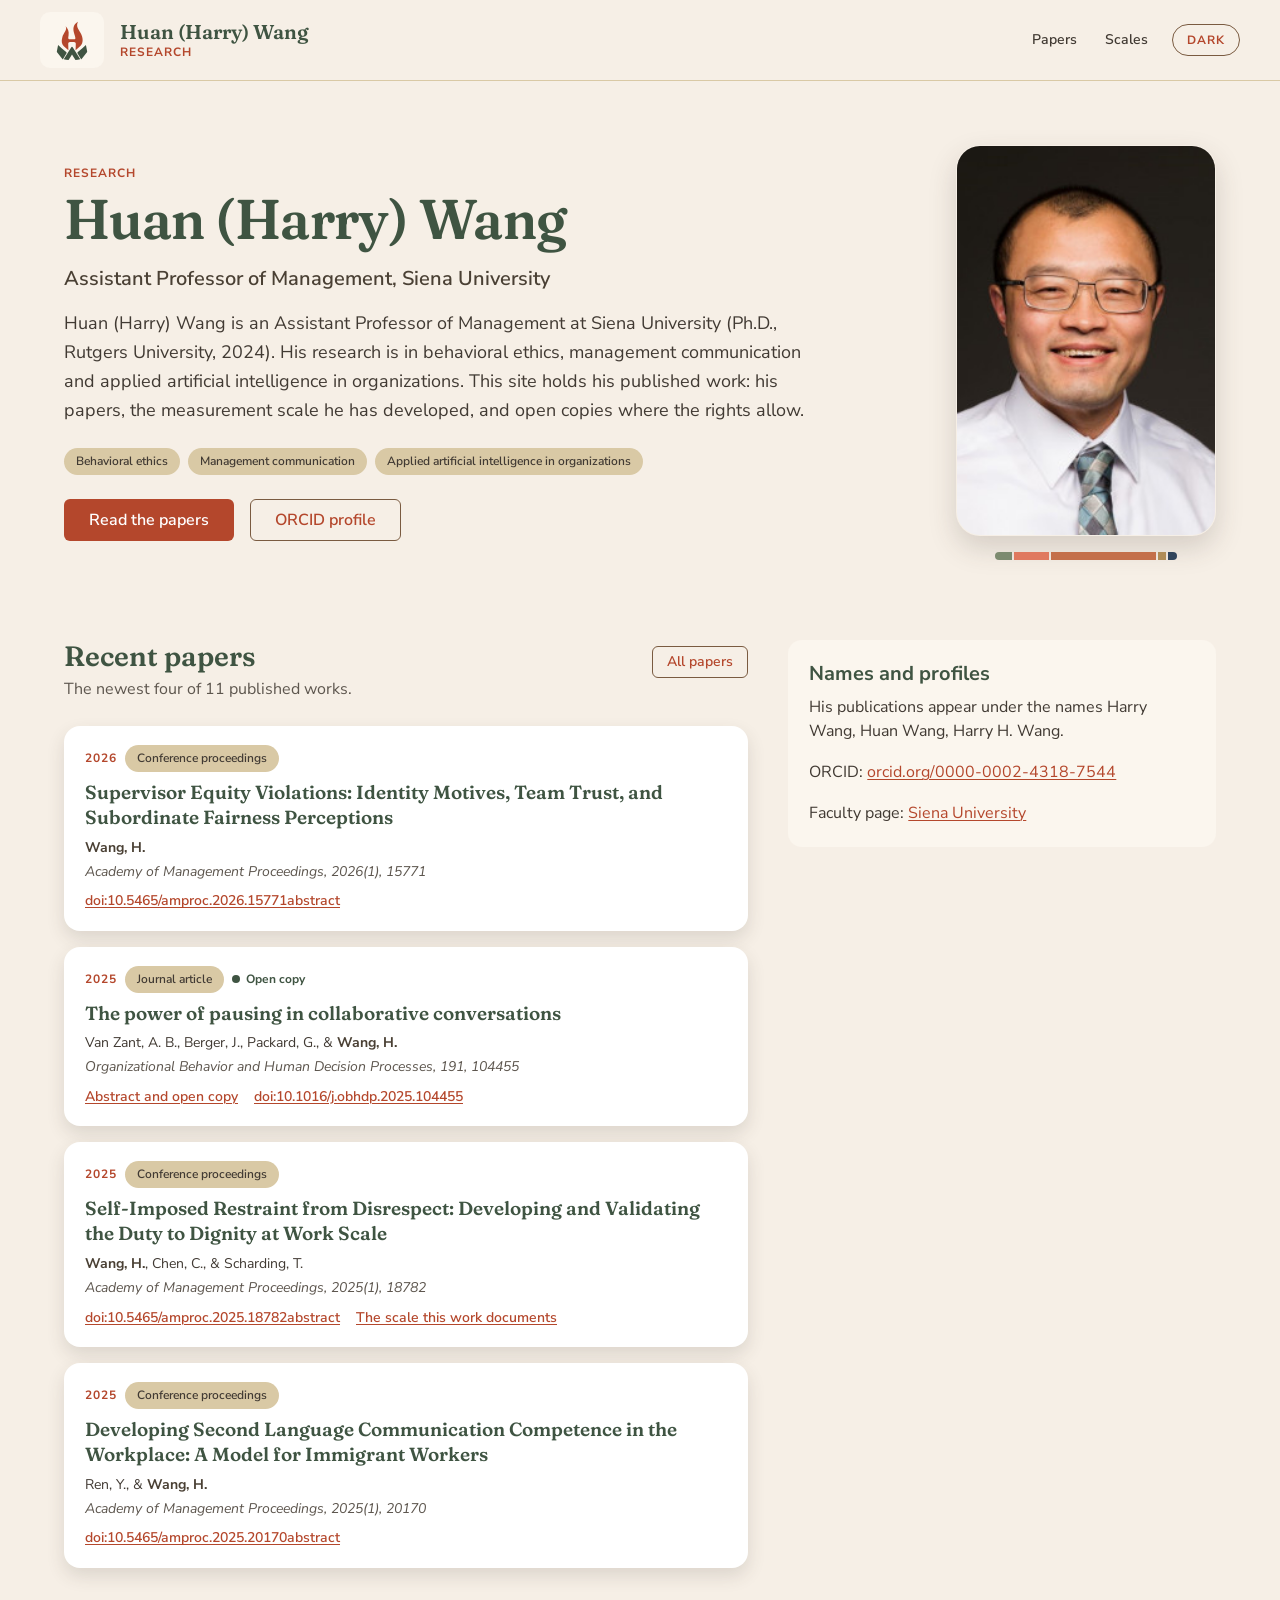
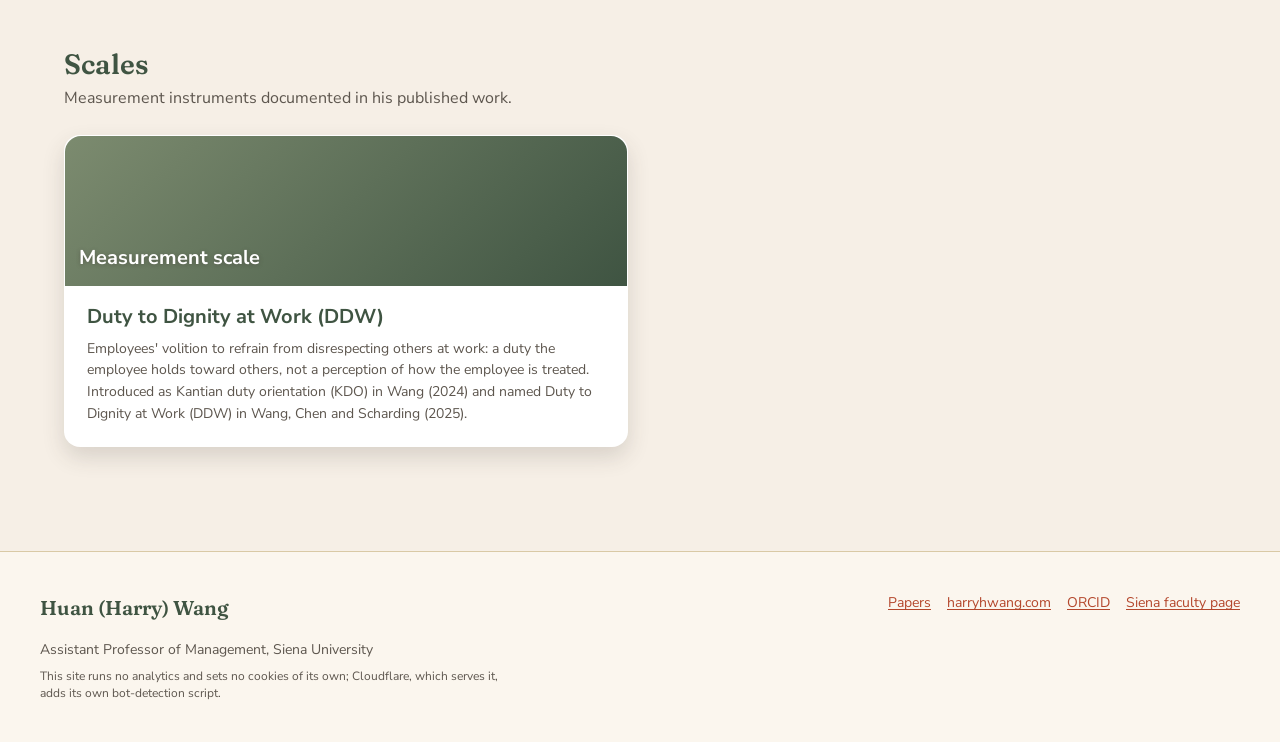
==== commit d4938016: "Deploy d168539 2026-11-16T18:41Z" ====
--- a/index.html
+++ b/index.html
@@ -1,4 +1,4 @@
-<!DOCTYPE html><html lang="en" data-register="hearth"><head><meta charset="utf-8"><meta name="viewport" content="width=device-width, initial-scale=1"><title>Huan (Harry) Wang · Research</title><meta name="description" content="Research of Huan (Harry) Wang, Siena University: measurement scales, papers and open copies."><link rel="canonical" href="https://research.harryhwang.com/"><link rel="icon" href="/favicon.svg" type="image/svg+xml"><script type="application/ld+json">{"@context":"https://schema.org","@type":"Person","name":"Huan (Harry) Wang","alternateName":["Harry Wang","Huan Wang","Harry H. Wang"],"jobTitle":"Assistant Professor of Management","affiliation":{"@type":"CollegeOrUniversity","name":"Siena University"},"knowsAbout":["Behavioral ethics","Management communication","Applied artificial intelligence in organizations"],"url":"https://research.harryhwang.com/","image":"https://research.harryhwang.com/images/huan-harry-wang.jpg","sameAs":["https://orcid.org/0000-0002-4318-7544","https://www.siena.edu/faculty-and-staff/person/harry-wang/"]}</script><link rel="stylesheet" href="/_astro/Base.CiJjY1X-.css"></head><body class="min-h-screen bg-bg text-fg"><a class="rs-skip" href="#main">Skip to content</a><header class="rs-header"><div class="rs-wrap rs-nav"><a href="/" class="rs-home" aria-label="Huan (Harry) Wang, research home"><span class="hb-mark-panel"><img class="rs-logo" src="/images/hw-logo.svg" alt="" width="44" height="44"></span><span class="rs-home-label">Huan (Harry) Wang<small>Research</small></span></a><nav class="rs-links" aria-label="Primary"><a href="/papers/">Papers</a><a href="/#scales">Scales</a><button type="button" class="rs-toggle" id="theme-toggle" aria-pressed="false">Dark</button></nav></div></header><main id="main" class="rs-main"><div class="rs-wrap"><section class="rs-hero" aria-labelledby="who"><div><p class="hb-eyebrow">Research</p><h1 id="who" class="hb-display">Huan (Harry) Wang</h1><p class="rs-role">Assistant Professor of Management, Siena University</p><p class="rs-lede">Huan (Harry) Wang is an Assistant Professor of Management at Siena University (Ph.D., Rutgers University, 2024). His research is in behavioral ethics, management communication and applied artificial intelligence in organizations. This site holds his published work: his papers, the measurement scale he has developed, and open copies where the rights allow.</p><ul class="rs-topics" aria-label="Research topics"><li class="hb-tag">Behavioral ethics</li><li class="hb-tag">Management communication</li><li class="hb-tag">Applied artificial intelligence in organizations</li></ul><div class="hb-row rs-actions"><a class="hb-btn hb-btn-primary" href="/papers/">Read the papers</a><a class="hb-btn hb-btn-secondary" href="https://orcid.org/0000-0002-4318-7544" rel="me noopener">ORCID profile</a></div></div><figure class="rs-portrait"><img src="/images/huan-harry-wang.jpg" alt="Portrait of Huan (Harry) Wang" width="205" height="308"><div class="hb-element-bar" aria-hidden="true"><span class="hb-el-wood"></span><span class="hb-el-fire"></span><span class="hb-el-earth"></span><span class="hb-el-metal"></span><span class="hb-el-water"></span></div></figure></section><section class="rs-section" aria-labelledby="recent"><div class="rs-split"><div><div class="rs-section-head"><div><h2 id="recent">Recent papers</h2><p>The newest four of 11 published works.</p></div><a class="hb-btn hb-btn-secondary hb-btn-sm" href="/papers/">All papers</a></div><ul class="rs-papers"><li><article class="rs-paper"><p class="rs-paper-meta"><span class="rs-year">2026</span><span class="hb-tag">Conference proceedings</span></p><h3 class="rs-paper-title">Supervisor Equity Violations: Identity Motives, Team Trust, and Subordinate Fairness Perceptions</h3><p class="rs-paper-by"><strong>Wang, H.</strong></p><p class="rs-paper-venue"><em>Academy of Management Proceedings, 2026(1), 15771</em></p><p class="rs-paper-links"><a href="https://doi.org/10.5465/amproc.2026.15771abstract" rel="noopener">doi:10.5465/amproc.2026.15771abstract</a></p></article></li><li><article class="rs-paper"><p class="rs-paper-meta"><span class="rs-year">2025</span><span class="hb-tag">Journal article</span><span class="rs-open">Open copy</span></p><h3 class="rs-paper-title"><a href="/papers/van-zant-2025-pausing/">The power of pausing in collaborative conversations</a></h3><p class="rs-paper-by">Van Zant, A. B., Berger, J., Packard, G., &amp; <strong>Wang, H.</strong></p><p class="rs-paper-venue"><em>Organizational Behavior and Human Decision Processes, 191, 104455</em></p><p class="rs-paper-links"><a href="/papers/van-zant-2025-pausing/">Abstract and open copy</a><a href="https://doi.org/10.1016/j.obhdp.2025.104455" rel="noopener">doi:10.1016/j.obhdp.2025.104455</a></p></article></li><li><article class="rs-paper"><p class="rs-paper-meta"><span class="rs-year">2025</span><span class="hb-tag">Conference proceedings</span></p><h3 class="rs-paper-title">Self-Imposed Restraint from Disrespect: Developing and Validating the Duty to Dignity at Work Scale</h3><p class="rs-paper-by"><strong>Wang, H.</strong>, Chen, C., &amp; Scharding, T.</p><p class="rs-paper-venue"><em>Academy of Management Proceedings, 2025(1), 18782</em></p><p class="rs-paper-links"><a href="https://doi.org/10.5465/amproc.2025.18782abstract" rel="noopener">doi:10.5465/amproc.2025.18782abstract</a><a href="/scales/duty-to-dignity-at-work">The scale this work documents</a></p></article></li><li><article class="rs-paper"><p class="rs-paper-meta"><span class="rs-year">2025</span><span class="hb-tag">Conference proceedings</span></p><h3 class="rs-paper-title">Developing Second Language Communication Competence in the Workplace: A Model for Immigrant Workers</h3><p class="rs-paper-by">Ren, Y., &amp; <strong>Wang, H.</strong></p><p class="rs-paper-venue"><em>Academy of Management Proceedings, 2025(1), 20170</em></p><p class="rs-paper-links"><a href="https://doi.org/10.5465/amproc.2025.20170abstract" rel="noopener">doi:10.5465/amproc.2025.20170abstract</a></p></article></li></ul></div><aside class="hb-legend" aria-labelledby="names"><h3 id="names">Names and profiles</h3><p class="mt-2">His publications appear under the names Harry Wang, Huan Wang, Harry H. Wang.</p><p>ORCID: <a href="https://orcid.org/0000-0002-4318-7544" rel="me noopener">orcid.org/0000-0002-4318-7544</a></p><p>Faculty page: <a href="https://www.siena.edu/faculty-and-staff/person/harry-wang/" rel="me noopener">Siena University</a></p></aside></div></section><section id="scales" class="rs-section" aria-labelledby="scales-h"><div class="rs-section-head"><div><h2 id="scales-h">Scales</h2><p>Measurement instruments documented in his published work.</p></div></div><div class="hb-grid hb-grid-2"><a href="/scales/duty-to-dignity-at-work" class="rs-scale"><article class="hb-card hb-card-lift h-full"><div class="hb-card-header hb-band-moss-pine"><span class="hb-label">Measurement scale</span></div><h3>Duty to Dignity at Work (DDW)</h3><p>Employees&#39; volition to refrain from disrespecting others at work: a duty the employee holds toward others, not a perception of how the employee is treated. Introduced as Kantian duty orientation (KDO) in Wang (2024) and named Duty to Dignity at Work (DDW) in Wang, Chen and Scharding (2025).</p></article></a></div></section></div></main><footer class="rs-footer"><div class="rs-wrap rs-footer-inner"><div><p class="rs-footer-name">Huan (Harry) Wang</p><p class="hb-small hb-muted">Assistant Professor of Management, Siena University</p><p class="rs-footer-note">This site runs no analytics and sets no cookies of its own; Cloudflare, which serves it, adds its own bot-detection script.</p></div><nav class="rs-footer-links" aria-label="Profiles"><a href="/papers/">Papers</a><a href="https://orcid.org/0000-0002-4318-7544" rel="me noopener">ORCID</a><a href="https://www.siena.edu/faculty-and-staff/person/harry-wang/" rel="me noopener">Siena faculty page</a></nav></div></footer><script>
+<!DOCTYPE html><html lang="en" data-register="hearth"><head><meta charset="utf-8"><meta name="viewport" content="width=device-width, initial-scale=1"><title>Huan (Harry) Wang · Research</title><meta name="description" content="Research of Huan (Harry) Wang, Siena University: measurement scales, papers and open copies."><link rel="canonical" href="https://research.harryhwang.com/"><link rel="icon" href="/favicon.svg" type="image/svg+xml"><script type="application/ld+json">{"@context":"https://schema.org","@type":"Person","name":"Huan (Harry) Wang","alternateName":["Harry Wang","Huan Wang","Harry H. Wang"],"jobTitle":"Assistant Professor of Management","affiliation":{"@type":"CollegeOrUniversity","name":"Siena University"},"knowsAbout":["Behavioral ethics","Management communication","Applied artificial intelligence in organizations"],"url":"https://research.harryhwang.com/","image":"https://research.harryhwang.com/images/huan-harry-wang.jpg","sameAs":["https://orcid.org/0000-0002-4318-7544","https://www.siena.edu/faculty-and-staff/person/harry-wang/","https://harryhwang.com/"]}</script><link rel="stylesheet" href="/_astro/Base.CiJjY1X-.css"></head><body class="min-h-screen bg-bg text-fg"><a class="rs-skip" href="#main">Skip to content</a><header class="rs-header"><div class="rs-wrap rs-nav"><a href="/" class="rs-home" aria-label="Huan (Harry) Wang, research home"><span class="hb-mark-panel"><img class="rs-logo" src="/images/hw-logo.svg" alt="" width="44" height="44"></span><span class="rs-home-label">Huan (Harry) Wang<small>Research</small></span></a><nav class="rs-links" aria-label="Primary"><a href="/papers/">Papers</a><a href="/#scales">Scales</a><button type="button" class="rs-toggle" id="theme-toggle" aria-pressed="false">Dark</button></nav></div></header><main id="main" class="rs-main"><div class="rs-wrap"><section class="rs-hero" aria-labelledby="who"><div><p class="hb-eyebrow">Research</p><h1 id="who" class="hb-display">Huan (Harry) Wang</h1><p class="rs-role">Assistant Professor of Management, Siena University</p><p class="rs-lede">Huan (Harry) Wang is an Assistant Professor of Management at Siena University (Ph.D., Rutgers University, 2024). His research is in behavioral ethics, management communication and applied artificial intelligence in organizations. This site holds his published work: his papers, the measurement scale he has developed, and open copies where the rights allow.</p><ul class="rs-topics" aria-label="Research topics"><li class="hb-tag">Behavioral ethics</li><li class="hb-tag">Management communication</li><li class="hb-tag">Applied artificial intelligence in organizations</li></ul><div class="hb-row rs-actions"><a class="hb-btn hb-btn-primary" href="/papers/">Read the papers</a><a class="hb-btn hb-btn-secondary" href="https://orcid.org/0000-0002-4318-7544" rel="me noopener">ORCID profile</a></div></div><figure class="rs-portrait"><img src="/images/huan-harry-wang.jpg" alt="Portrait of Huan (Harry) Wang" width="205" height="308"><div class="hb-element-bar" aria-hidden="true"><span class="hb-el-wood"></span><span class="hb-el-fire"></span><span class="hb-el-earth"></span><span class="hb-el-metal"></span><span class="hb-el-water"></span></div></figure></section><section class="rs-section" aria-labelledby="recent"><div class="rs-split"><div><div class="rs-section-head"><div><h2 id="recent">Recent papers</h2><p>The newest four of 11 published works.</p></div><a class="hb-btn hb-btn-secondary hb-btn-sm" href="/papers/">All papers</a></div><ul class="rs-papers"><li><article class="rs-paper"><p class="rs-paper-meta"><span class="rs-year">2026</span><span class="hb-tag">Conference proceedings</span></p><h3 class="rs-paper-title">Supervisor Equity Violations: Identity Motives, Team Trust, and Subordinate Fairness Perceptions</h3><p class="rs-paper-by"><strong>Wang, H.</strong></p><p class="rs-paper-venue"><em>Academy of Management Proceedings, 2026(1), 15771</em></p><p class="rs-paper-links"><a href="https://doi.org/10.5465/amproc.2026.15771abstract" rel="noopener">doi:10.5465/amproc.2026.15771abstract</a></p></article></li><li><article class="rs-paper"><p class="rs-paper-meta"><span class="rs-year">2025</span><span class="hb-tag">Journal article</span><span class="rs-open">Open copy</span></p><h3 class="rs-paper-title"><a href="/papers/van-zant-2025-pausing/">The power of pausing in collaborative conversations</a></h3><p class="rs-paper-by">Van Zant, A. B., Berger, J., Packard, G., &amp; <strong>Wang, H.</strong></p><p class="rs-paper-venue"><em>Organizational Behavior and Human Decision Processes, 191, 104455</em></p><p class="rs-paper-links"><a href="/papers/van-zant-2025-pausing/">Abstract and open copy</a><a href="https://doi.org/10.1016/j.obhdp.2025.104455" rel="noopener">doi:10.1016/j.obhdp.2025.104455</a></p></article></li><li><article class="rs-paper"><p class="rs-paper-meta"><span class="rs-year">2025</span><span class="hb-tag">Conference proceedings</span></p><h3 class="rs-paper-title">Self-Imposed Restraint from Disrespect: Developing and Validating the Duty to Dignity at Work Scale</h3><p class="rs-paper-by"><strong>Wang, H.</strong>, Chen, C., &amp; Scharding, T.</p><p class="rs-paper-venue"><em>Academy of Management Proceedings, 2025(1), 18782</em></p><p class="rs-paper-links"><a href="https://doi.org/10.5465/amproc.2025.18782abstract" rel="noopener">doi:10.5465/amproc.2025.18782abstract</a><a href="/scales/duty-to-dignity-at-work">The scale this work documents</a></p></article></li><li><article class="rs-paper"><p class="rs-paper-meta"><span class="rs-year">2025</span><span class="hb-tag">Conference proceedings</span></p><h3 class="rs-paper-title">Developing Second Language Communication Competence in the Workplace: A Model for Immigrant Workers</h3><p class="rs-paper-by">Ren, Y., &amp; <strong>Wang, H.</strong></p><p class="rs-paper-venue"><em>Academy of Management Proceedings, 2025(1), 20170</em></p><p class="rs-paper-links"><a href="https://doi.org/10.5465/amproc.2025.20170abstract" rel="noopener">doi:10.5465/amproc.2025.20170abstract</a></p></article></li></ul></div><aside class="hb-legend" aria-labelledby="names"><h3 id="names">Names and profiles</h3><p class="mt-2">His publications appear under the names Harry Wang, Huan Wang, Harry H. Wang.</p><p>ORCID: <a href="https://orcid.org/0000-0002-4318-7544" rel="me noopener">orcid.org/0000-0002-4318-7544</a></p><p>Faculty page: <a href="https://www.siena.edu/faculty-and-staff/person/harry-wang/" rel="me noopener">Siena University</a></p></aside></div></section><section id="scales" class="rs-section" aria-labelledby="scales-h"><div class="rs-section-head"><div><h2 id="scales-h">Scales</h2><p>Measurement instruments documented in his published work.</p></div></div><div class="hb-grid hb-grid-2"><a href="/scales/duty-to-dignity-at-work" class="rs-scale"><article class="hb-card hb-card-lift h-full"><div class="hb-card-header hb-band-moss-pine"><span class="hb-label">Measurement scale</span></div><h3>Duty to Dignity at Work (DDW)</h3><p>Employees&#39; volition to refrain from disrespecting others at work: a duty the employee holds toward others, not a perception of how the employee is treated. Introduced as Kantian duty orientation (KDO) in Wang (2024) and named Duty to Dignity at Work (DDW) in Wang, Chen and Scharding (2025).</p></article></a></div></section></div></main><footer class="rs-footer"><div class="rs-wrap rs-footer-inner"><div><p class="rs-footer-name">Huan (Harry) Wang</p><p class="hb-small hb-muted">Assistant Professor of Management, Siena University</p><p class="rs-footer-note">This site runs no analytics and sets no cookies of its own; Cloudflare, which serves it, adds its own bot-detection script.</p></div><nav class="rs-footer-links" aria-label="Profiles"><a href="/papers/">Papers</a><a href="https://harryhwang.com/" rel="me">harryhwang.com</a><a href="https://orcid.org/0000-0002-4318-7544" rel="me noopener">ORCID</a><a href="https://www.siena.edu/faculty-and-staff/person/harry-wang/" rel="me noopener">Siena faculty page</a></nav></div></footer><script>
       // Theme toggle only (brand rule: it sets data-theme on the document and remembers nothing).
       (function () {
         var button = document.getElementById("theme-toggle");
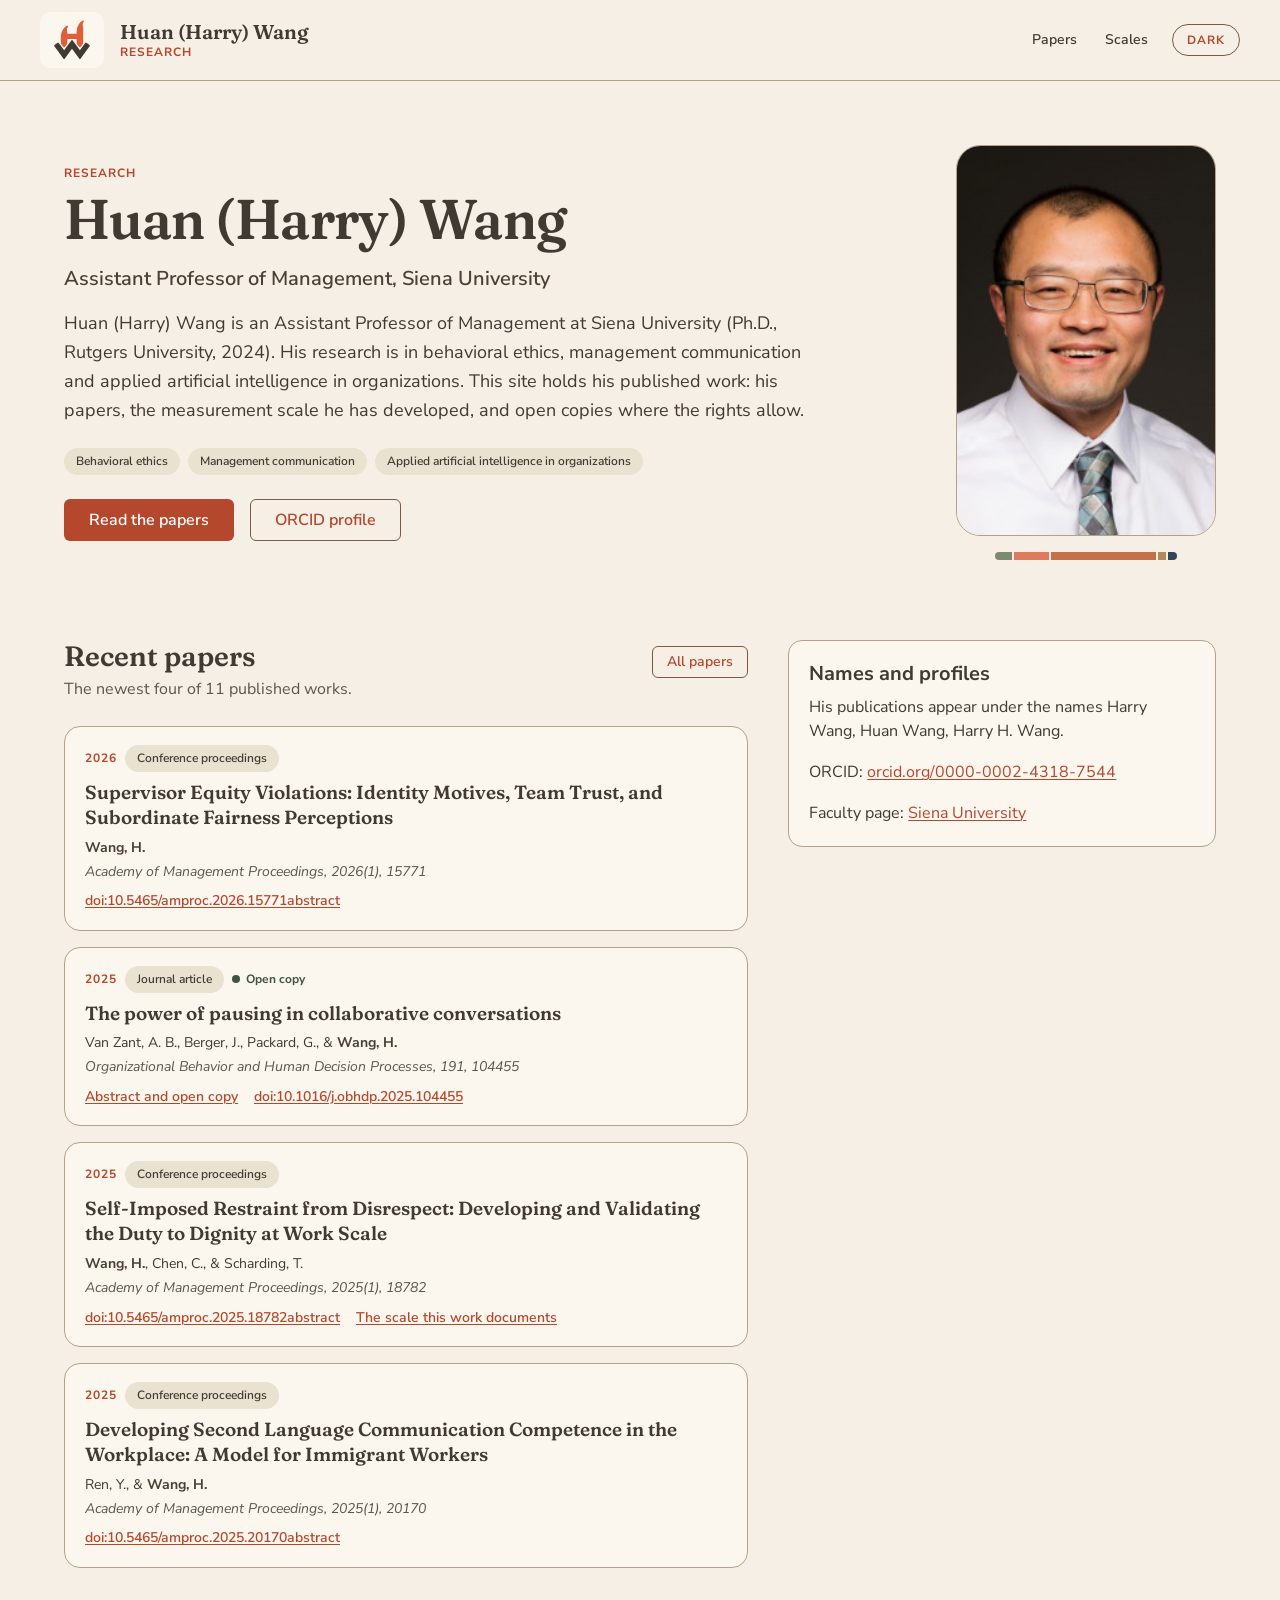
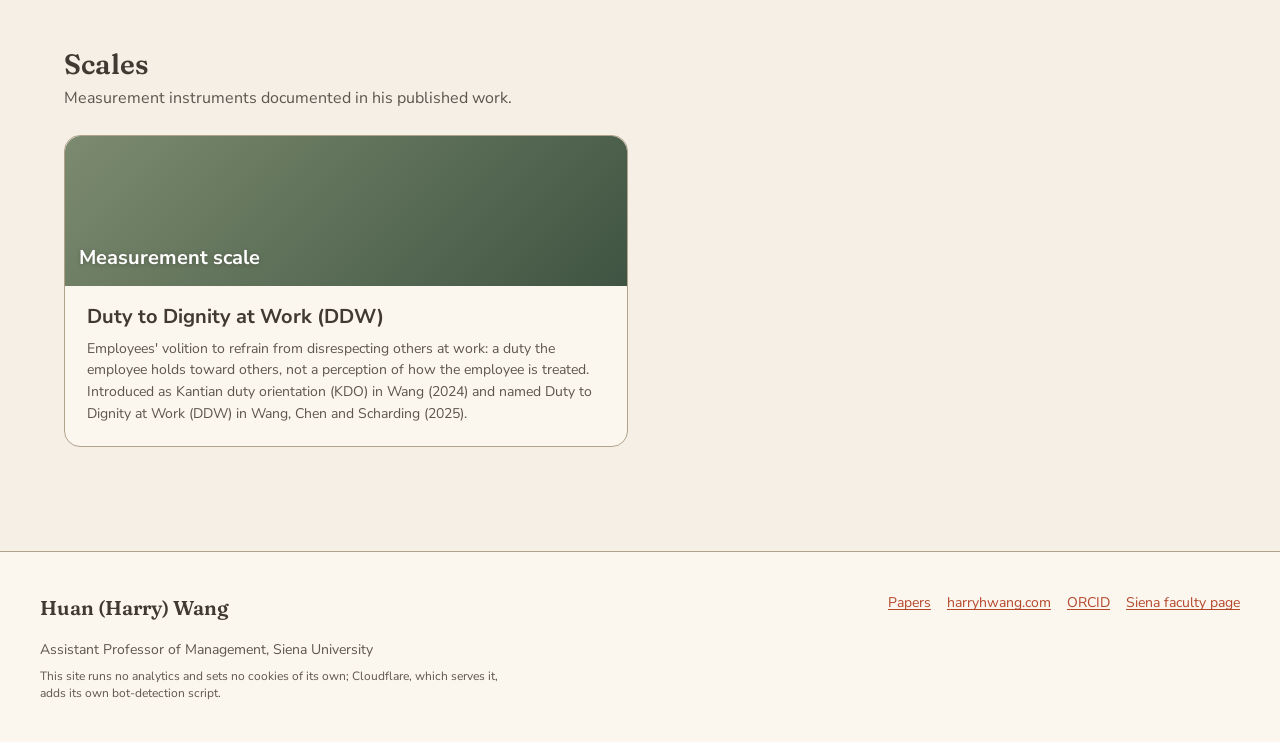
==== commit 0824dd04: "Deploy 9d7a5ff 2026-11-16T20:02Z" ====
--- a/index.html
+++ b/index.html
@@ -1,4 +1,4 @@
-<!DOCTYPE html><html lang="en" data-register="hearth"><head><meta charset="utf-8"><meta name="viewport" content="width=device-width, initial-scale=1"><title>Huan (Harry) Wang · Research</title><meta name="description" content="Research of Huan (Harry) Wang, Siena University: measurement scales, papers and open copies."><link rel="canonical" href="https://research.harryhwang.com/"><link rel="icon" href="/favicon.svg" type="image/svg+xml"><script type="application/ld+json">{"@context":"https://schema.org","@type":"Person","name":"Huan (Harry) Wang","alternateName":["Harry Wang","Huan Wang","Harry H. Wang"],"jobTitle":"Assistant Professor of Management","affiliation":{"@type":"CollegeOrUniversity","name":"Siena University"},"knowsAbout":["Behavioral ethics","Management communication","Applied artificial intelligence in organizations"],"url":"https://research.harryhwang.com/","image":"https://research.harryhwang.com/images/huan-harry-wang.jpg","sameAs":["https://orcid.org/0000-0002-4318-7544","https://www.siena.edu/faculty-and-staff/person/harry-wang/","https://harryhwang.com/"]}</script><link rel="stylesheet" href="/_astro/Base.CiJjY1X-.css"></head><body class="min-h-screen bg-bg text-fg"><a class="rs-skip" href="#main">Skip to content</a><header class="rs-header"><div class="rs-wrap rs-nav"><a href="/" class="rs-home" aria-label="Huan (Harry) Wang, research home"><span class="hb-mark-panel"><img class="rs-logo" src="/images/hw-logo.svg" alt="" width="44" height="44"></span><span class="rs-home-label">Huan (Harry) Wang<small>Research</small></span></a><nav class="rs-links" aria-label="Primary"><a href="/papers/">Papers</a><a href="/#scales">Scales</a><button type="button" class="rs-toggle" id="theme-toggle" aria-pressed="false">Dark</button></nav></div></header><main id="main" class="rs-main"><div class="rs-wrap"><section class="rs-hero" aria-labelledby="who"><div><p class="hb-eyebrow">Research</p><h1 id="who" class="hb-display">Huan (Harry) Wang</h1><p class="rs-role">Assistant Professor of Management, Siena University</p><p class="rs-lede">Huan (Harry) Wang is an Assistant Professor of Management at Siena University (Ph.D., Rutgers University, 2024). His research is in behavioral ethics, management communication and applied artificial intelligence in organizations. This site holds his published work: his papers, the measurement scale he has developed, and open copies where the rights allow.</p><ul class="rs-topics" aria-label="Research topics"><li class="hb-tag">Behavioral ethics</li><li class="hb-tag">Management communication</li><li class="hb-tag">Applied artificial intelligence in organizations</li></ul><div class="hb-row rs-actions"><a class="hb-btn hb-btn-primary" href="/papers/">Read the papers</a><a class="hb-btn hb-btn-secondary" href="https://orcid.org/0000-0002-4318-7544" rel="me noopener">ORCID profile</a></div></div><figure class="rs-portrait"><img src="/images/huan-harry-wang.jpg" alt="Portrait of Huan (Harry) Wang" width="205" height="308"><div class="hb-element-bar" aria-hidden="true"><span class="hb-el-wood"></span><span class="hb-el-fire"></span><span class="hb-el-earth"></span><span class="hb-el-metal"></span><span class="hb-el-water"></span></div></figure></section><section class="rs-section" aria-labelledby="recent"><div class="rs-split"><div><div class="rs-section-head"><div><h2 id="recent">Recent papers</h2><p>The newest four of 11 published works.</p></div><a class="hb-btn hb-btn-secondary hb-btn-sm" href="/papers/">All papers</a></div><ul class="rs-papers"><li><article class="rs-paper"><p class="rs-paper-meta"><span class="rs-year">2026</span><span class="hb-tag">Conference proceedings</span></p><h3 class="rs-paper-title">Supervisor Equity Violations: Identity Motives, Team Trust, and Subordinate Fairness Perceptions</h3><p class="rs-paper-by"><strong>Wang, H.</strong></p><p class="rs-paper-venue"><em>Academy of Management Proceedings, 2026(1), 15771</em></p><p class="rs-paper-links"><a href="https://doi.org/10.5465/amproc.2026.15771abstract" rel="noopener">doi:10.5465/amproc.2026.15771abstract</a></p></article></li><li><article class="rs-paper"><p class="rs-paper-meta"><span class="rs-year">2025</span><span class="hb-tag">Journal article</span><span class="rs-open">Open copy</span></p><h3 class="rs-paper-title"><a href="/papers/van-zant-2025-pausing/">The power of pausing in collaborative conversations</a></h3><p class="rs-paper-by">Van Zant, A. B., Berger, J., Packard, G., &amp; <strong>Wang, H.</strong></p><p class="rs-paper-venue"><em>Organizational Behavior and Human Decision Processes, 191, 104455</em></p><p class="rs-paper-links"><a href="/papers/van-zant-2025-pausing/">Abstract and open copy</a><a href="https://doi.org/10.1016/j.obhdp.2025.104455" rel="noopener">doi:10.1016/j.obhdp.2025.104455</a></p></article></li><li><article class="rs-paper"><p class="rs-paper-meta"><span class="rs-year">2025</span><span class="hb-tag">Conference proceedings</span></p><h3 class="rs-paper-title">Self-Imposed Restraint from Disrespect: Developing and Validating the Duty to Dignity at Work Scale</h3><p class="rs-paper-by"><strong>Wang, H.</strong>, Chen, C., &amp; Scharding, T.</p><p class="rs-paper-venue"><em>Academy of Management Proceedings, 2025(1), 18782</em></p><p class="rs-paper-links"><a href="https://doi.org/10.5465/amproc.2025.18782abstract" rel="noopener">doi:10.5465/amproc.2025.18782abstract</a><a href="/scales/duty-to-dignity-at-work">The scale this work documents</a></p></article></li><li><article class="rs-paper"><p class="rs-paper-meta"><span class="rs-year">2025</span><span class="hb-tag">Conference proceedings</span></p><h3 class="rs-paper-title">Developing Second Language Communication Competence in the Workplace: A Model for Immigrant Workers</h3><p class="rs-paper-by">Ren, Y., &amp; <strong>Wang, H.</strong></p><p class="rs-paper-venue"><em>Academy of Management Proceedings, 2025(1), 20170</em></p><p class="rs-paper-links"><a href="https://doi.org/10.5465/amproc.2025.20170abstract" rel="noopener">doi:10.5465/amproc.2025.20170abstract</a></p></article></li></ul></div><aside class="hb-legend" aria-labelledby="names"><h3 id="names">Names and profiles</h3><p class="mt-2">His publications appear under the names Harry Wang, Huan Wang, Harry H. Wang.</p><p>ORCID: <a href="https://orcid.org/0000-0002-4318-7544" rel="me noopener">orcid.org/0000-0002-4318-7544</a></p><p>Faculty page: <a href="https://www.siena.edu/faculty-and-staff/person/harry-wang/" rel="me noopener">Siena University</a></p></aside></div></section><section id="scales" class="rs-section" aria-labelledby="scales-h"><div class="rs-section-head"><div><h2 id="scales-h">Scales</h2><p>Measurement instruments documented in his published work.</p></div></div><div class="hb-grid hb-grid-2"><a href="/scales/duty-to-dignity-at-work" class="rs-scale"><article class="hb-card hb-card-lift h-full"><div class="hb-card-header hb-band-moss-pine"><span class="hb-label">Measurement scale</span></div><h3>Duty to Dignity at Work (DDW)</h3><p>Employees&#39; volition to refrain from disrespecting others at work: a duty the employee holds toward others, not a perception of how the employee is treated. Introduced as Kantian duty orientation (KDO) in Wang (2024) and named Duty to Dignity at Work (DDW) in Wang, Chen and Scharding (2025).</p></article></a></div></section></div></main><footer class="rs-footer"><div class="rs-wrap rs-footer-inner"><div><p class="rs-footer-name">Huan (Harry) Wang</p><p class="hb-small hb-muted">Assistant Professor of Management, Siena University</p><p class="rs-footer-note">This site runs no analytics and sets no cookies of its own; Cloudflare, which serves it, adds its own bot-detection script.</p></div><nav class="rs-footer-links" aria-label="Profiles"><a href="/papers/">Papers</a><a href="https://harryhwang.com/" rel="me">harryhwang.com</a><a href="https://orcid.org/0000-0002-4318-7544" rel="me noopener">ORCID</a><a href="https://www.siena.edu/faculty-and-staff/person/harry-wang/" rel="me noopener">Siena faculty page</a></nav></div></footer><script>
+<!DOCTYPE html><html lang="en" data-register="hearth"><head><meta charset="utf-8"><meta name="viewport" content="width=device-width, initial-scale=1"><title>Huan (Harry) Wang · Research</title><meta name="description" content="Research of Huan (Harry) Wang, Siena University: measurement scales, papers and open copies."><link rel="canonical" href="https://research.harryhwang.com/"><link rel="icon" href="/favicon.svg" type="image/svg+xml"><script type="application/ld+json">{"@context":"https://schema.org","@type":"Person","name":"Huan (Harry) Wang","alternateName":["Harry Wang","Huan Wang","Harry H. Wang"],"jobTitle":"Assistant Professor of Management","affiliation":{"@type":"CollegeOrUniversity","name":"Siena University"},"knowsAbout":["Behavioral ethics","Management communication","Applied artificial intelligence in organizations"],"url":"https://research.harryhwang.com/","image":"https://research.harryhwang.com/images/huan-harry-wang.jpg","sameAs":["https://orcid.org/0000-0002-4318-7544","https://www.siena.edu/faculty-and-staff/person/harry-wang/","https://harryhwang.com/"]}</script><link rel="stylesheet" href="/_astro/Base.g0f6mQU5.css"></head><body class="min-h-screen bg-bg text-fg"><a class="rs-skip" href="#main">Skip to content</a><header class="rs-header"><div class="rs-wrap rs-nav"><a href="/" class="rs-home" aria-label="Huan (Harry) Wang, research home"><span class="hb-mark-panel"><img class="rs-logo" src="/images/hw-logo.svg" alt="" width="44" height="44"></span><span class="rs-home-label">Huan (Harry) Wang<small>Research</small></span></a><nav class="rs-links" aria-label="Primary"><a href="/papers/">Papers</a><a href="/#scales">Scales</a><button type="button" class="rs-toggle" id="theme-toggle" aria-pressed="false">Dark</button></nav></div></header><main id="main" class="rs-main"><div class="rs-wrap"><section class="rs-hero" aria-labelledby="who"><div><p class="hb-eyebrow">Research</p><h1 id="who" class="hb-display">Huan (Harry) Wang</h1><p class="rs-role">Assistant Professor of Management, Siena University</p><p class="rs-lede">Huan (Harry) Wang is an Assistant Professor of Management at Siena University (Ph.D., Rutgers University, 2024). His research is in behavioral ethics, management communication and applied artificial intelligence in organizations. This site holds his published work: his papers, the measurement scale he has developed, and open copies where the rights allow.</p><ul class="rs-topics" aria-label="Research topics"><li class="hb-tag">Behavioral ethics</li><li class="hb-tag">Management communication</li><li class="hb-tag">Applied artificial intelligence in organizations</li></ul><div class="hb-row rs-actions"><a class="hb-btn hb-btn-primary" href="/papers/">Read the papers</a><a class="hb-btn hb-btn-secondary" href="https://orcid.org/0000-0002-4318-7544" rel="me noopener">ORCID profile</a></div></div><figure class="rs-portrait"><img src="/images/huan-harry-wang.jpg" alt="Portrait of Huan (Harry) Wang" width="205" height="308"><div class="hb-element-bar" aria-hidden="true"><span class="hb-el-wood"></span><span class="hb-el-fire"></span><span class="hb-el-earth"></span><span class="hb-el-metal"></span><span class="hb-el-water"></span></div></figure></section><section class="rs-section" aria-labelledby="recent"><div class="rs-split"><div><div class="rs-section-head"><div><h2 id="recent">Recent papers</h2><p>The newest four of 11 published works.</p></div><a class="hb-btn hb-btn-secondary hb-btn-sm" href="/papers/">All papers</a></div><ul class="rs-papers"><li><article class="rs-paper"><p class="rs-paper-meta"><span class="rs-year">2026</span><span class="hb-tag">Conference proceedings</span></p><h3 class="rs-paper-title">Supervisor Equity Violations: Identity Motives, Team Trust, and Subordinate Fairness Perceptions</h3><p class="rs-paper-by"><strong>Wang, H.</strong></p><p class="rs-paper-venue"><em>Academy of Management Proceedings, 2026(1), 15771</em></p><p class="rs-paper-links"><a href="https://doi.org/10.5465/amproc.2026.15771abstract" rel="noopener">doi:10.5465/amproc.2026.15771abstract</a></p></article></li><li><article class="rs-paper"><p class="rs-paper-meta"><span class="rs-year">2025</span><span class="hb-tag">Journal article</span><span class="rs-open">Open copy</span></p><h3 class="rs-paper-title"><a href="/papers/van-zant-2025-pausing/">The power of pausing in collaborative conversations</a></h3><p class="rs-paper-by">Van Zant, A. B., Berger, J., Packard, G., &amp; <strong>Wang, H.</strong></p><p class="rs-paper-venue"><em>Organizational Behavior and Human Decision Processes, 191, 104455</em></p><p class="rs-paper-links"><a href="/papers/van-zant-2025-pausing/">Abstract and open copy</a><a href="https://doi.org/10.1016/j.obhdp.2025.104455" rel="noopener">doi:10.1016/j.obhdp.2025.104455</a></p></article></li><li><article class="rs-paper"><p class="rs-paper-meta"><span class="rs-year">2025</span><span class="hb-tag">Conference proceedings</span></p><h3 class="rs-paper-title">Self-Imposed Restraint from Disrespect: Developing and Validating the Duty to Dignity at Work Scale</h3><p class="rs-paper-by"><strong>Wang, H.</strong>, Chen, C., &amp; Scharding, T.</p><p class="rs-paper-venue"><em>Academy of Management Proceedings, 2025(1), 18782</em></p><p class="rs-paper-links"><a href="https://doi.org/10.5465/amproc.2025.18782abstract" rel="noopener">doi:10.5465/amproc.2025.18782abstract</a><a href="/scales/duty-to-dignity-at-work">The scale this work documents</a></p></article></li><li><article class="rs-paper"><p class="rs-paper-meta"><span class="rs-year">2025</span><span class="hb-tag">Conference proceedings</span></p><h3 class="rs-paper-title">Developing Second Language Communication Competence in the Workplace: A Model for Immigrant Workers</h3><p class="rs-paper-by">Ren, Y., &amp; <strong>Wang, H.</strong></p><p class="rs-paper-venue"><em>Academy of Management Proceedings, 2025(1), 20170</em></p><p class="rs-paper-links"><a href="https://doi.org/10.5465/amproc.2025.20170abstract" rel="noopener">doi:10.5465/amproc.2025.20170abstract</a></p></article></li></ul></div><aside class="hb-legend" aria-labelledby="names"><h3 id="names">Names and profiles</h3><p class="mt-2">His publications appear under the names Harry Wang, Huan Wang, Harry H. Wang.</p><p>ORCID: <a href="https://orcid.org/0000-0002-4318-7544" rel="me noopener">orcid.org/0000-0002-4318-7544</a></p><p>Faculty page: <a href="https://www.siena.edu/faculty-and-staff/person/harry-wang/" rel="me noopener">Siena University</a></p></aside></div></section><section id="scales" class="rs-section" aria-labelledby="scales-h"><div class="rs-section-head"><div><h2 id="scales-h">Scales</h2><p>Measurement instruments documented in his published work.</p></div></div><div class="hb-grid hb-grid-2"><a href="/scales/duty-to-dignity-at-work" class="rs-scale"><article class="hb-card hb-card-lift h-full"><div class="hb-card-header hb-band-moss-pine"><span class="hb-label">Measurement scale</span></div><h3>Duty to Dignity at Work (DDW)</h3><p>Employees&#39; volition to refrain from disrespecting others at work: a duty the employee holds toward others, not a perception of how the employee is treated. Introduced as Kantian duty orientation (KDO) in Wang (2024) and named Duty to Dignity at Work (DDW) in Wang, Chen and Scharding (2025).</p></article></a></div></section></div></main><footer class="rs-footer"><div class="rs-wrap rs-footer-inner"><div><p class="rs-footer-name">Huan (Harry) Wang</p><p class="hb-small hb-muted">Assistant Professor of Management, Siena University</p><p class="rs-footer-note">This site runs no analytics and sets no cookies of its own; Cloudflare, which serves it, adds its own bot-detection script.</p></div><nav class="rs-footer-links" aria-label="Profiles"><a href="/papers/">Papers</a><a href="https://harryhwang.com/" rel="me">harryhwang.com</a><a href="https://orcid.org/0000-0002-4318-7544" rel="me noopener">ORCID</a><a href="https://www.siena.edu/faculty-and-staff/person/harry-wang/" rel="me noopener">Siena faculty page</a></nav></div></footer><script>
       // Theme toggle only (brand rule: it sets data-theme on the document and remembers nothing).
       (function () {
         var button = document.getElementById("theme-toggle");
